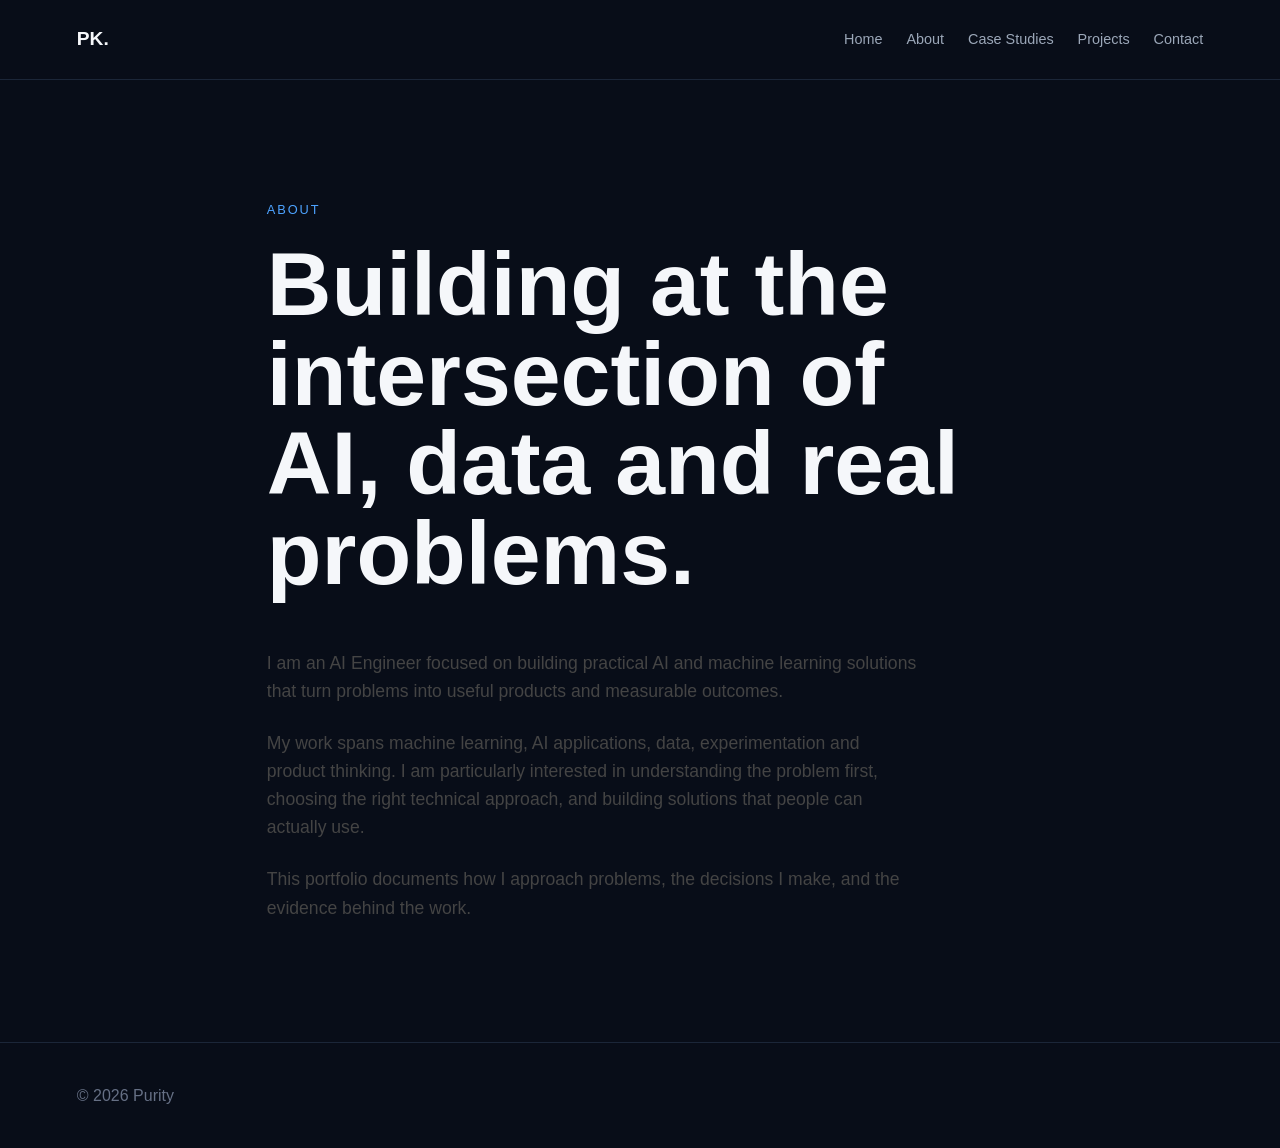
==== about.html @ efea07f4 "Change logo link text from 'PUR.' to 'PK.'" ====
<!DOCTYPE html>
<html lang="en">
<head>
    <meta charset="UTF-8">
    <meta name="viewport" content="width=device-width, initial-scale=1.0">
    <title>About | Purity</title>
    <link rel="stylesheet" href="style.css">
</head>

<body>

<header>
    <nav>
        <a href="index.html" class="logo">PK.</a>

        <div class="nav-links">
            <a href="index.html">Home</a>
            <a href="about.html">About</a>
            <a href="case-studies.html">Case Studies</a>
            <a href="projects.html">Projects</a>
            <a href="contact.html">Contact</a>
        </div>
    </nav>
</header>

<main class="page">

    <p class="eyebrow">ABOUT</p>

    <h1>Building at the intersection of AI, data and real problems.</h1>

    <div class="content">
        <p>
            I am an AI Engineer focused on building practical AI and
            machine learning solutions that turn problems into useful
            products and measurable outcomes.
        </p>

        <p>
            My work spans machine learning, AI applications, data,
            experimentation and product thinking. I am particularly
            interested in understanding the problem first, choosing
            the right technical approach, and building solutions that
            people can actually use.
        </p>

        <p>
            This portfolio documents how I approach problems, the
            decisions I make, and the evidence behind the work.
        </p>
    </div>

</main>

<footer>
    <p>© 2026 Purity</p>
</footer>

</body>
</html>
---- style.css ----
* {
    margin: 0;
    padding: 0;
    box-sizing: border-box;
}

body {
    font-family: Arial, sans-serif;
    background: #080D18;
    color: #F5F7FA;
    line-height: 1.6;
}

header {
    padding: 24px 6%;
    border-bottom: 1px solid #1B2638;
}

nav {
    display: flex;
    justify-content: space-between;
    align-items: center;
}

.logo {
    font-weight: bold;
    font-size: 1.2rem;
    color: #F5F7FA;
    text-decoration: none;
}

.nav-links {
    display: flex;
    gap: 24px;
}

.nav-links a {
    color: #9BA7B8;
    text-decoration: none;
    font-size: 0.9rem;
}

.nav-links a:hover {
    color: #4DA3FF;
}

.hero {
    max-width: 900px;
    margin: 140px auto;
    padding: 0 6%;
}

.eyebrow {
    color: #4DA3FF;
    font-size: 0.8rem;
    letter-spacing: 0.15em;
    margin-bottom: 20px;
}

h1 {
    font-size: clamp(3rem, 7vw, 6rem);
    line-height: 1;
    max-width: 850px;
    margin-bottom: 32px;
}

.intro {
    max-width: 600px;
    font-size: 1.1rem;
    color: #9BA7B8;
    margin-bottom: 32px;
}

.button {
    display: inline-block;
    background: #4DA3FF;
    color: #080D18;
    padding: 14px 24px;
    text-decoration: none;
    font-weight: bold;
}

.button:hover {
    background: #78BBFF;
}

.page {
    max-width: 900px;
    margin: 120px auto;
    padding: 0 6%;
}

.page h1 {
    max-width: 800px;
    margin-bottom: 50px;
}

.content {
    max-width: 650px;
}

.content p {
    margin-bottom: 24px;
    font-size: 1.1rem;
    color: #9BA7B8;
}

footer {
    padding: 40px 6%;
    color: #667085;
    border-top: 1px solid #1B2638;
}

@media (max-width: 700px) {

    nav {
        align-items: flex-start;
        gap: 20px;
    }

    .nav-links {
        flex-wrap: wrap;
        justify-content: flex-end;
        gap: 12px;
    }

    .hero {
        margin: 90px auto;
    }

    h1 {
        font-size: 3rem;
    }
}

.page {
    max-width: 900px;
    margin: 120px auto;
    padding: 0 6%;
}

.page h1 {
    max-width: 800px;
    margin-bottom: 50px;
}

.content {
    max-width: 650px;
}

.content p {
    margin-bottom: 24px;
    font-size: 1.1rem;
    color: #444;
}
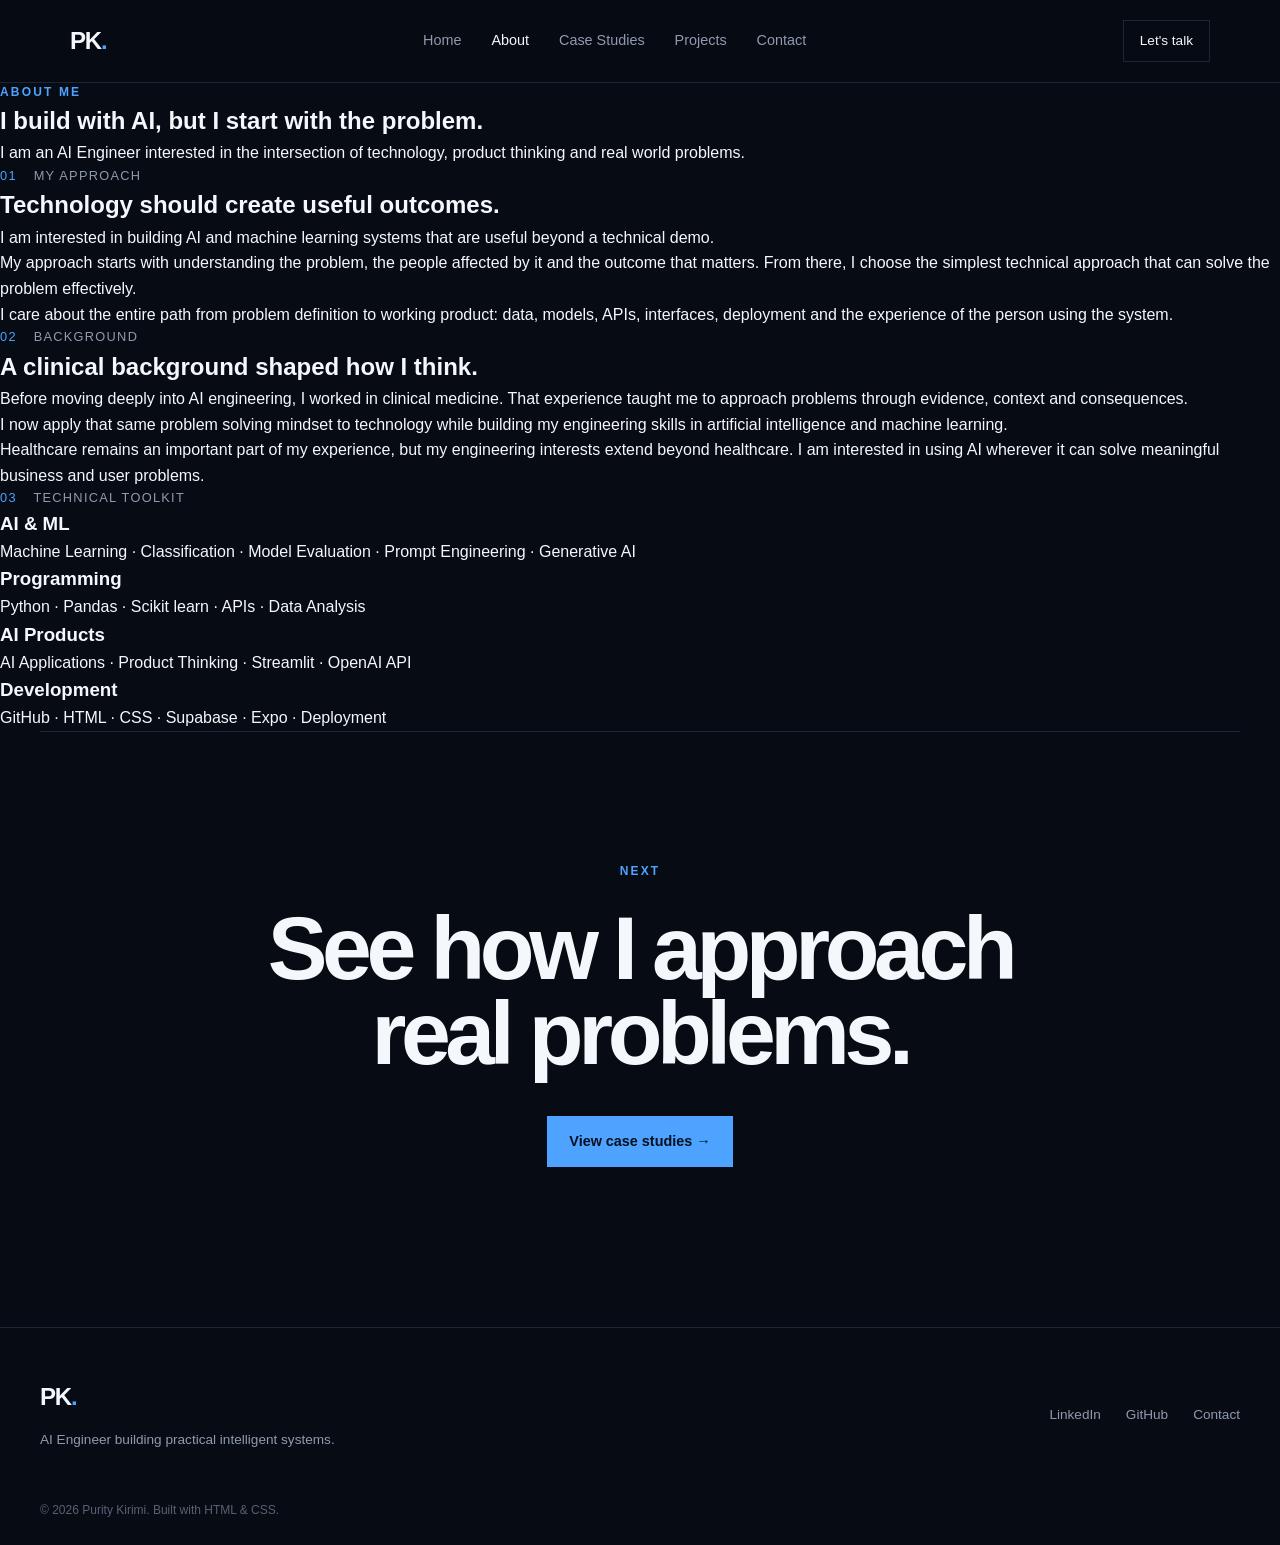
==== commit fa5c9a28: "Revise About page content and structure Updated the title and enhanced the content structure for bet" ====
--- a/about.html
+++ b/about.html
@@ -3,57 +3,216 @@
 <head>
     <meta charset="UTF-8">
     <meta name="viewport" content="width=device-width, initial-scale=1.0">
-    <title>About | Purity</title>
+    <title>About | Purity Kirimi</title>
     <link rel="stylesheet" href="style.css">
 </head>
 
 <body>
 
-<header>
-    <nav>
-        <a href="index.html" class="logo">PK.</a>
+<header class="site-header">
+    <nav class="navbar">
+        <a href="index.html" class="logo">PK<span>.</span></a>
 
         <div class="nav-links">
             <a href="index.html">Home</a>
-            <a href="about.html">About</a>
+            <a href="about.html" class="active">About</a>
             <a href="case-studies.html">Case Studies</a>
             <a href="projects.html">Projects</a>
             <a href="contact.html">Contact</a>
         </div>
+
+        <a href="contact.html" class="nav-cta">Let's talk</a>
     </nav>
 </header>
 
-<main class="page">
-
-    <p class="eyebrow">ABOUT</p>
-
-    <h1>Building at the intersection of AI, data and real problems.</h1>
-
-    <div class="content">
-        <p>
-            I am an AI Engineer focused on building practical AI and
-            machine learning solutions that turn problems into useful
-            products and measurable outcomes.
-        </p>
-
-        <p>
-            My work spans machine learning, AI applications, data,
-            experimentation and product thinking. I am particularly
-            interested in understanding the problem first, choosing
-            the right technical approach, and building solutions that
-            people can actually use.
-        </p>
-
-        <p>
-            This portfolio documents how I approach problems, the
-            decisions I make, and the evidence behind the work.
-        </p>
-    </div>
+<main>
+
+<section class="page-hero">
+    <p class="eyebrow">ABOUT ME</p>
+
+    <h1>
+        I build with AI,
+        but I start with
+        the <span>problem.</span>
+    </h1>
+
+    <p class="page-intro">
+        I am an AI Engineer interested in the intersection of
+        technology, product thinking and real world problems.
+    </p>
+</section>
+
+
+<section class="content-section">
+
+    <div class="section-label">
+        <span>01</span>
+        My approach
+    </div>
+
+    <div class="two-column">
+
+        <div>
+            <h2>
+                Technology should create
+                useful outcomes.
+            </h2>
+        </div>
+
+        <div class="prose">
+            <p>
+                I am interested in building AI and machine learning
+                systems that are useful beyond a technical demo.
+            </p>
+
+            <p>
+                My approach starts with understanding the problem,
+                the people affected by it and the outcome that matters.
+                From there, I choose the simplest technical approach
+                that can solve the problem effectively.
+            </p>
+
+            <p>
+                I care about the entire path from problem definition
+                to working product: data, models, APIs, interfaces,
+                deployment and the experience of the person using the
+                system.
+            </p>
+        </div>
+
+    </div>
+
+</section>
+
+
+<section class="content-section">
+
+    <div class="section-label">
+        <span>02</span>
+        Background
+    </div>
+
+    <div class="two-column">
+
+        <div>
+            <h2>
+                A clinical background
+                shaped how I think.
+            </h2>
+        </div>
+
+        <div class="prose">
+            <p>
+                Before moving deeply into AI engineering, I worked
+                in clinical medicine. That experience taught me to
+                approach problems through evidence, context and
+                consequences.
+            </p>
+
+            <p>
+                I now apply that same problem solving mindset to
+                technology while building my engineering skills in
+                artificial intelligence and machine learning.
+            </p>
+
+            <p>
+                Healthcare remains an important part of my experience,
+                but my engineering interests extend beyond healthcare.
+                I am interested in using AI wherever it can solve
+                meaningful business and user problems.
+            </p>
+        </div>
+
+    </div>
+
+</section>
+
+
+<section class="skills-section">
+
+    <div class="section-label">
+        <span>03</span>
+        Technical toolkit
+    </div>
+
+    <div class="skills-grid">
+
+        <div class="skill-group">
+            <h3>AI & ML</h3>
+            <p>
+                Machine Learning · Classification ·
+                Model Evaluation · Prompt Engineering ·
+                Generative AI
+            </p>
+        </div>
+
+        <div class="skill-group">
+            <h3>Programming</h3>
+            <p>
+                Python · Pandas · Scikit learn ·
+                APIs · Data Analysis
+            </p>
+        </div>
+
+        <div class="skill-group">
+            <h3>AI Products</h3>
+            <p>
+                AI Applications · Product Thinking ·
+                Streamlit · OpenAI API
+            </p>
+        </div>
+
+        <div class="skill-group">
+            <h3>Development</h3>
+            <p>
+                GitHub · HTML · CSS · Supabase ·
+                Expo · Deployment
+            </p>
+        </div>
+
+    </div>
+
+</section>
+
+
+<section class="final-cta">
+
+    <p class="eyebrow">NEXT</p>
+
+    <h2>
+        See how I
+        approach real problems.
+    </h2>
+
+    <a href="case-studies.html" class="button primary">
+        View case studies →
+    </a>
+
+</section>
 
 </main>
 
 <footer>
-    <p>© 2026 Purity</p>
+
+    <div class="footer-content">
+
+        <div>
+            <a href="index.html" class="logo">PK<span>.</span></a>
+            <p>AI Engineer building practical intelligent systems.</p>
+        </div>
+
+        <div class="footer-links">
+            <a href="https://www.linkedin.com/in/purity-karwitha-9357a41b6" target="_blank">LinkedIn</a>
+            <a href="https://github.com/pkirimi" target="_blank">GitHub</a>
+            <a href="contact.html">Contact</a>
+        </div>
+
+    </div>
+
+    <p class="copyright">
+        © 2026 Purity Kirimi. Built with HTML & CSS.
+    </p>
+
 </footer>
 
 </body>
--- a/style.css
+++ b/style.css
@@ -4,152 +4,598 @@
     box-sizing: border-box;
 }
 
+:root {
+    --bg: #070B14;
+    --bg-light: #0C1220;
+    --card: #101827;
+    --card-hover: #131F32;
+
+    --text: #F4F7FB;
+    --muted: #8F9BAD;
+
+    --blue: #4DA3FF;
+    --blue-light: #82C2FF;
+
+    --border: #1B2738;
+
+    --max-width: 1200px;
+}
+
+html {
+    scroll-behavior: smooth;
+}
+
 body {
-    font-family: Arial, sans-serif;
-    background: #080D18;
-    color: #F5F7FA;
+    font-family: Arial, Helvetica, sans-serif;
+    background: var(--bg);
+    color: var(--text);
     line-height: 1.6;
 }
 
-header {
-    padding: 24px 6%;
-    border-bottom: 1px solid #1B2638;
-}
-
-nav {
+a {
+    color: inherit;
+    text-decoration: none;
+}
+
+
+/* HEADER */
+
+.site-header {
+    border-bottom: 1px solid var(--border);
+    position: sticky;
+    top: 0;
+    z-index: 100;
+    background: rgba(7, 11, 20, 0.92);
+    backdrop-filter: blur(14px);
+}
+
+.navbar {
+    max-width: var(--max-width);
+    margin: auto;
+    padding: 20px 30px;
+
+    display: flex;
+    align-items: center;
+    justify-content: space-between;
+}
+
+.logo {
+    font-size: 1.5rem;
+    font-weight: 800;
+    letter-spacing: -0.05em;
+}
+
+.logo span {
+    color: var(--blue);
+}
+
+.nav-links {
+    display: flex;
+    gap: 30px;
+}
+
+.nav-links a {
+    color: var(--muted);
+    font-size: 0.9rem;
+    transition: 0.2s;
+}
+
+.nav-links a:hover,
+.nav-links .active {
+    color: var(--text);
+}
+
+.nav-cta {
+    border: 1px solid var(--border);
+    padding: 9px 16px;
+    font-size: 0.85rem;
+}
+
+.nav-cta:hover {
+    border-color: var(--blue);
+}
+
+
+/* GENERAL */
+
+main {
+    overflow: hidden;
+}
+
+.hero,
+.intro-section,
+.work-section,
+.capabilities-section,
+.final-cta {
+    max-width: var(--max-width);
+    margin: auto;
+    padding-left: 30px;
+    padding-right: 30px;
+}
+
+.eyebrow {
+    color: var(--blue);
+    font-size: 0.75rem;
+    letter-spacing: 0.18em;
+    font-weight: 700;
+}
+
+.section-label {
+    color: var(--muted);
+    font-size: 0.8rem;
+    letter-spacing: 0.1em;
+    text-transform: uppercase;
+}
+
+.section-label span {
+    color: var(--blue);
+    margin-right: 12px;
+}
+
+
+/* HERO */
+
+.hero {
+    min-height: 760px;
+
+    display: grid;
+    grid-template-columns: 1.2fr 0.8fr;
+    align-items: center;
+    gap: 60px;
+}
+
+.hero h1 {
+    font-size: clamp(3.5rem, 7vw, 7rem);
+    line-height: 0.95;
+    letter-spacing: -0.06em;
+    margin: 25px 0 35px;
+}
+
+.hero h1 span {
+    display: block;
+    color: var(--muted);
+}
+
+.hero-description {
+    max-width: 650px;
+    font-size: 1.2rem;
+    color: var(--muted);
+    margin-bottom: 35px;
+}
+
+.hero-buttons {
+    display: flex;
+    gap: 15px;
+    flex-wrap: wrap;
+}
+
+.button {
+    display: inline-block;
+    padding: 14px 22px;
+    font-size: 0.9rem;
+    font-weight: 700;
+    transition: 0.2s;
+}
+
+.button.primary {
+    background: var(--blue);
+    color: #06101E;
+}
+
+.button.primary:hover {
+    background: var(--blue-light);
+    transform: translateY(-2px);
+}
+
+.button.secondary {
+    border: 1px solid var(--border);
+    color: var(--text);
+}
+
+.button.secondary:hover {
+    border-color: var(--blue);
+}
+
+
+/* HERO VISUAL */
+
+.hero-visual {
+    height: 430px;
+    position: relative;
+
+    display: flex;
+    align-items: center;
+    justify-content: center;
+}
+
+.code-card {
+    width: 100%;
+    max-width: 430px;
+    background: var(--card);
+    border: 1px solid var(--border);
+    box-shadow: 0 30px 80px rgba(0, 0, 0, 0.45);
+    position: relative;
+    z-index: 2;
+}
+
+.window-bar {
+    height: 40px;
+    border-bottom: 1px solid var(--border);
+    display: flex;
+    align-items: center;
+    gap: 7px;
+    padding-left: 15px;
+}
+
+.window-bar span {
+    width: 8px;
+    height: 8px;
+    border-radius: 50%;
+    background: var(--border);
+}
+
+.code-content {
+    padding: 30px;
+    font-family: "Courier New", monospace;
+    font-size: 0.85rem;
+    color: #AFC0D5;
+}
+
+.code-keyword {
+    color: var(--blue);
+}
+
+.code-function {
+    color: #D9E8F7;
+}
+
+.indent {
+    padding-left: 20px;
+    margin-top: 12px;
+}
+
+.indent-two {
+    padding-left: 40px;
+    margin-top: 10px;
+    color: var(--muted);
+}
+
+.orb {
+    position: absolute;
+    border-radius: 50%;
+    filter: blur(60px);
+    opacity: 0.35;
+}
+
+.orb-one {
+    width: 220px;
+    height: 220px;
+    background: #1769AA;
+    top: 30px;
+    right: 20px;
+}
+
+.orb-two {
+    width: 160px;
+    height: 160px;
+    background: #4338CA;
+    bottom: 20px;
+    left: 30px;
+}
+
+
+/* INTRO */
+
+.intro-section {
+    padding-top: 120px;
+    padding-bottom: 140px;
+    border-top: 1px solid var(--border);
+}
+
+.intro-grid {
+    margin-top: 55px;
+
+    display: grid;
+    grid-template-columns: 1fr 1fr;
+    gap: 100px;
+}
+
+.intro-grid h2 {
+    font-size: clamp(2.5rem, 5vw, 4.5rem);
+    line-height: 1;
+    letter-spacing: -0.05em;
+}
+
+.intro-grid p {
+    color: var(--muted);
+    font-size: 1.05rem;
+    margin-bottom: 25px;
+}
+
+
+/* WORK */
+
+.work-section {
+    padding-top: 100px;
+    padding-bottom: 140px;
+}
+
+.section-heading {
     display: flex;
     justify-content: space-between;
     align-items: center;
-}
-
-.logo {
-    font-weight: bold;
+    margin-bottom: 45px;
+}
+
+.section-heading > a {
+    color: var(--blue);
+    font-size: 0.85rem;
+}
+
+.work-grid {
+    display: grid;
+    grid-template-columns: 1fr 1fr;
+    gap: 20px;
+}
+
+.work-card {
+    background: var(--card);
+    border: 1px solid var(--border);
+    padding: 35px;
+    min-height: 390px;
+    display: flex;
+    flex-direction: column;
+    transition: 0.25s;
+}
+
+.work-card:hover {
+    background: var(--card-hover);
+    border-color: #2B4260;
+    transform: translateY(-4px);
+}
+
+.work-card.featured {
+    grid-column: span 2;
+    min-height: 350px;
+}
+
+.work-number {
+    color: var(--blue);
+    font-family: "Courier New", monospace;
+    margin-bottom: 60px;
+}
+
+.work-content {
+    margin-top: auto;
+}
+
+.work-type {
+    color: var(--blue);
+    font-size: 0.7rem;
+    letter-spacing: 0.12em;
+    margin-bottom: 12px;
+}
+
+.work-card h3 {
+    font-size: 2rem;
+    margin-bottom: 15px;
+}
+
+.work-card p {
+    color: var(--muted);
+    max-width: 650px;
+}
+
+.tags {
+    display: flex;
+    flex-wrap: wrap;
+    gap: 8px;
+    margin: 25px 0;
+}
+
+.tags span {
+    border: 1px solid var(--border);
+    padding: 5px 10px;
+    font-size: 0.7rem;
+    color: var(--muted);
+}
+
+.text-link {
+    color: var(--text);
+    font-size: 0.85rem;
+}
+
+.text-link:hover {
+    color: var(--blue);
+}
+
+
+/* CAPABILITIES */
+
+.capabilities-section {
+    padding-top: 100px;
+    padding-bottom: 140px;
+    border-top: 1px solid var(--border);
+}
+
+.capabilities-grid {
+    margin-top: 60px;
+
+    display: grid;
+    grid-template-columns: repeat(4, 1fr);
+    border-top: 1px solid var(--border);
+    border-left: 1px solid var(--border);
+}
+
+.capability {
+    padding: 30px;
+    min-height: 260px;
+    border-right: 1px solid var(--border);
+    border-bottom: 1px solid var(--border);
+}
+
+.capability span {
+    color: var(--blue);
+    font-family: "Courier New", monospace;
+}
+
+.capability h3 {
+    margin: 55px 0 15px;
     font-size: 1.2rem;
-    color: #F5F7FA;
-    text-decoration: none;
-}
-
-.nav-links {
-    display: flex;
-    gap: 24px;
-}
-
-.nav-links a {
-    color: #9BA7B8;
-    text-decoration: none;
+}
+
+.capability p {
+    color: var(--muted);
     font-size: 0.9rem;
 }
 
-.nav-links a:hover {
-    color: #4DA3FF;
-}
-
-.hero {
-    max-width: 900px;
-    margin: 140px auto;
-    padding: 0 6%;
-}
-
-.eyebrow {
-    color: #4DA3FF;
-    font-size: 0.8rem;
-    letter-spacing: 0.15em;
-    margin-bottom: 20px;
-}
-
-h1 {
+
+/* FINAL CTA */
+
+.final-cta {
+    padding-top: 130px;
+    padding-bottom: 160px;
+    text-align: center;
+    border-top: 1px solid var(--border);
+}
+
+.final-cta h2 {
     font-size: clamp(3rem, 7vw, 6rem);
-    line-height: 1;
-    max-width: 850px;
-    margin-bottom: 32px;
-}
-
-.intro {
-    max-width: 600px;
-    font-size: 1.1rem;
-    color: #9BA7B8;
-    margin-bottom: 32px;
-}
-
-.button {
-    display: inline-block;
-    background: #4DA3FF;
-    color: #080D18;
-    padding: 14px 24px;
-    text-decoration: none;
-    font-weight: bold;
-}
-
-.button:hover {
-    background: #78BBFF;
-}
-
-.page {
-    max-width: 900px;
-    margin: 120px auto;
-    padding: 0 6%;
-}
-
-.page h1 {
+    line-height: 0.95;
+    letter-spacing: -0.06em;
+    margin: 25px auto 40px;
     max-width: 800px;
-    margin-bottom: 50px;
-}
-
-.content {
-    max-width: 650px;
-}
-
-.content p {
-    margin-bottom: 24px;
-    font-size: 1.1rem;
-    color: #9BA7B8;
-}
+}
+
+
+/* FOOTER */
 
 footer {
-    padding: 40px 6%;
-    color: #667085;
-    border-top: 1px solid #1B2638;
-}
-
-@media (max-width: 700px) {
-
-    nav {
+    border-top: 1px solid var(--border);
+    padding: 50px 30px 25px;
+}
+
+.footer-content {
+    max-width: var(--max-width);
+    margin: auto;
+
+    display: flex;
+    justify-content: space-between;
+    gap: 40px;
+}
+
+.footer-content p {
+    color: var(--muted);
+    margin-top: 12px;
+    font-size: 0.85rem;
+}
+
+.footer-links {
+    display: flex;
+    gap: 25px;
+    align-items: center;
+}
+
+.footer-links a {
+    color: var(--muted);
+    font-size: 0.85rem;
+}
+
+.footer-links a:hover {
+    color: var(--blue);
+}
+
+.copyright {
+    max-width: var(--max-width);
+    margin: 50px auto 0;
+    color: #566274;
+    font-size: 0.75rem;
+}
+
+
+/* MOBILE */
+
+@media (max-width: 900px) {
+
+    .hero {
+        grid-template-columns: 1fr;
+        padding-top: 80px;
+        padding-bottom: 100px;
+    }
+
+    .hero-visual {
+        height: 350px;
+    }
+
+    .intro-grid {
+        grid-template-columns: 1fr;
+        gap: 40px;
+    }
+
+    .capabilities-grid {
+        grid-template-columns: 1fr 1fr;
+    }
+}
+
+
+@media (max-width: 650px) {
+
+    .navbar {
+        flex-wrap: wrap;
+        gap: 20px;
+    }
+
+    .nav-links {
+        order: 3;
+        width: 100%;
+        justify-content: space-between;
+        gap: 10px;
+    }
+
+    .nav-links a {
+        font-size: 0.75rem;
+    }
+
+    .nav-cta {
+        display: none;
+    }
+
+    .hero {
+        min-height: auto;
+        padding-top: 90px;
+    }
+
+    .hero h1 {
+        font-size: 3.4rem;
+    }
+
+    .hero-description {
+        font-size: 1rem;
+    }
+
+    .work-grid {
+        grid-template-columns: 1fr;
+    }
+
+    .work-card.featured {
+        grid-column: span 1;
+    }
+
+    .capabilities-grid {
+        grid-template-columns: 1fr;
+    }
+
+    .section-heading {
         align-items: flex-start;
         gap: 20px;
-    }
-
-    .nav-links {
+        flex-direction: column;
+    }
+
+    .footer-content {
+        flex-direction: column;
+    }
+
+    .footer-links {
         flex-wrap: wrap;
-        justify-content: flex-end;
-        gap: 12px;
-    }
-
-    .hero {
-        margin: 90px auto;
-    }
-
-    h1 {
-        font-size: 3rem;
-    }
-}
-
-.page {
-    max-width: 900px;
-    margin: 120px auto;
-    padding: 0 6%;
-}
-
-.page h1 {
-    max-width: 800px;
-    margin-bottom: 50px;
-}
-
-.content {
-    max-width: 650px;
-}
-
-.content p {
-    margin-bottom: 24px;
-    font-size: 1.1rem;
-    color: #444;
-}
+    }
+}
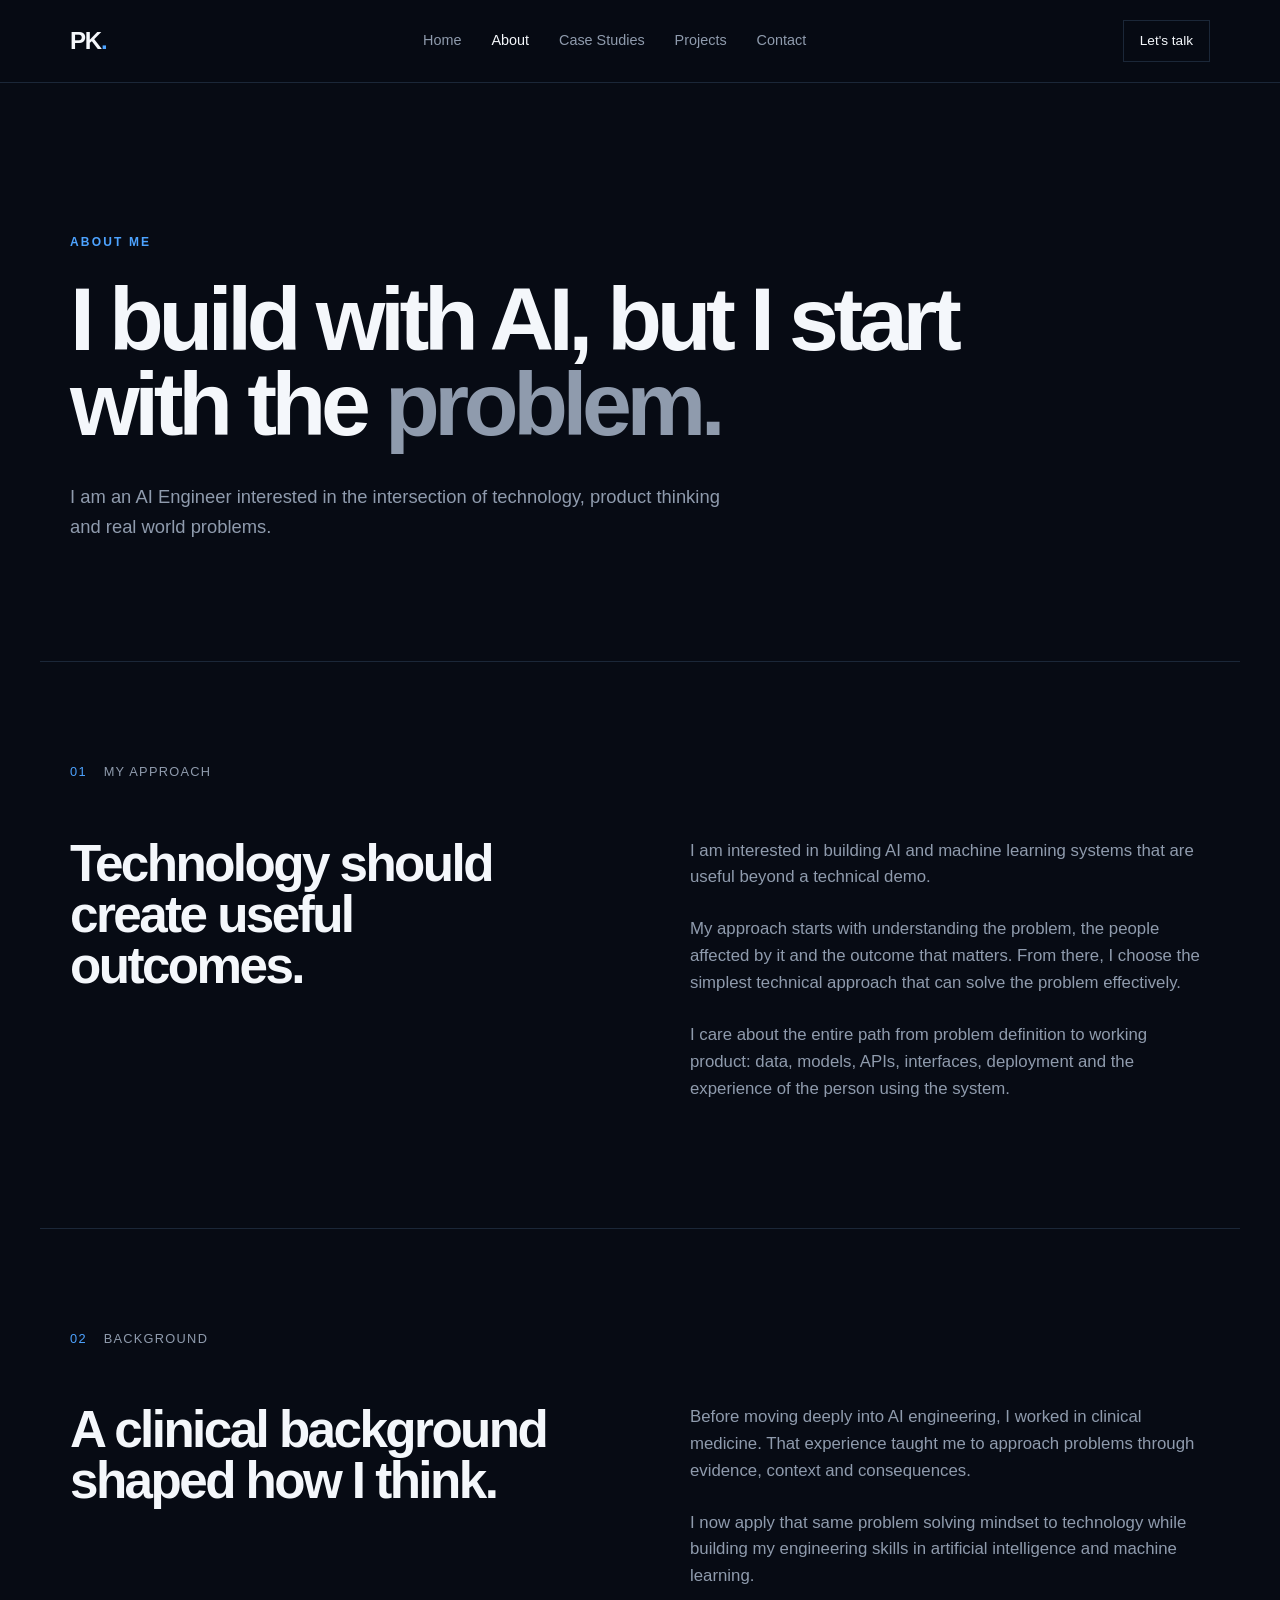
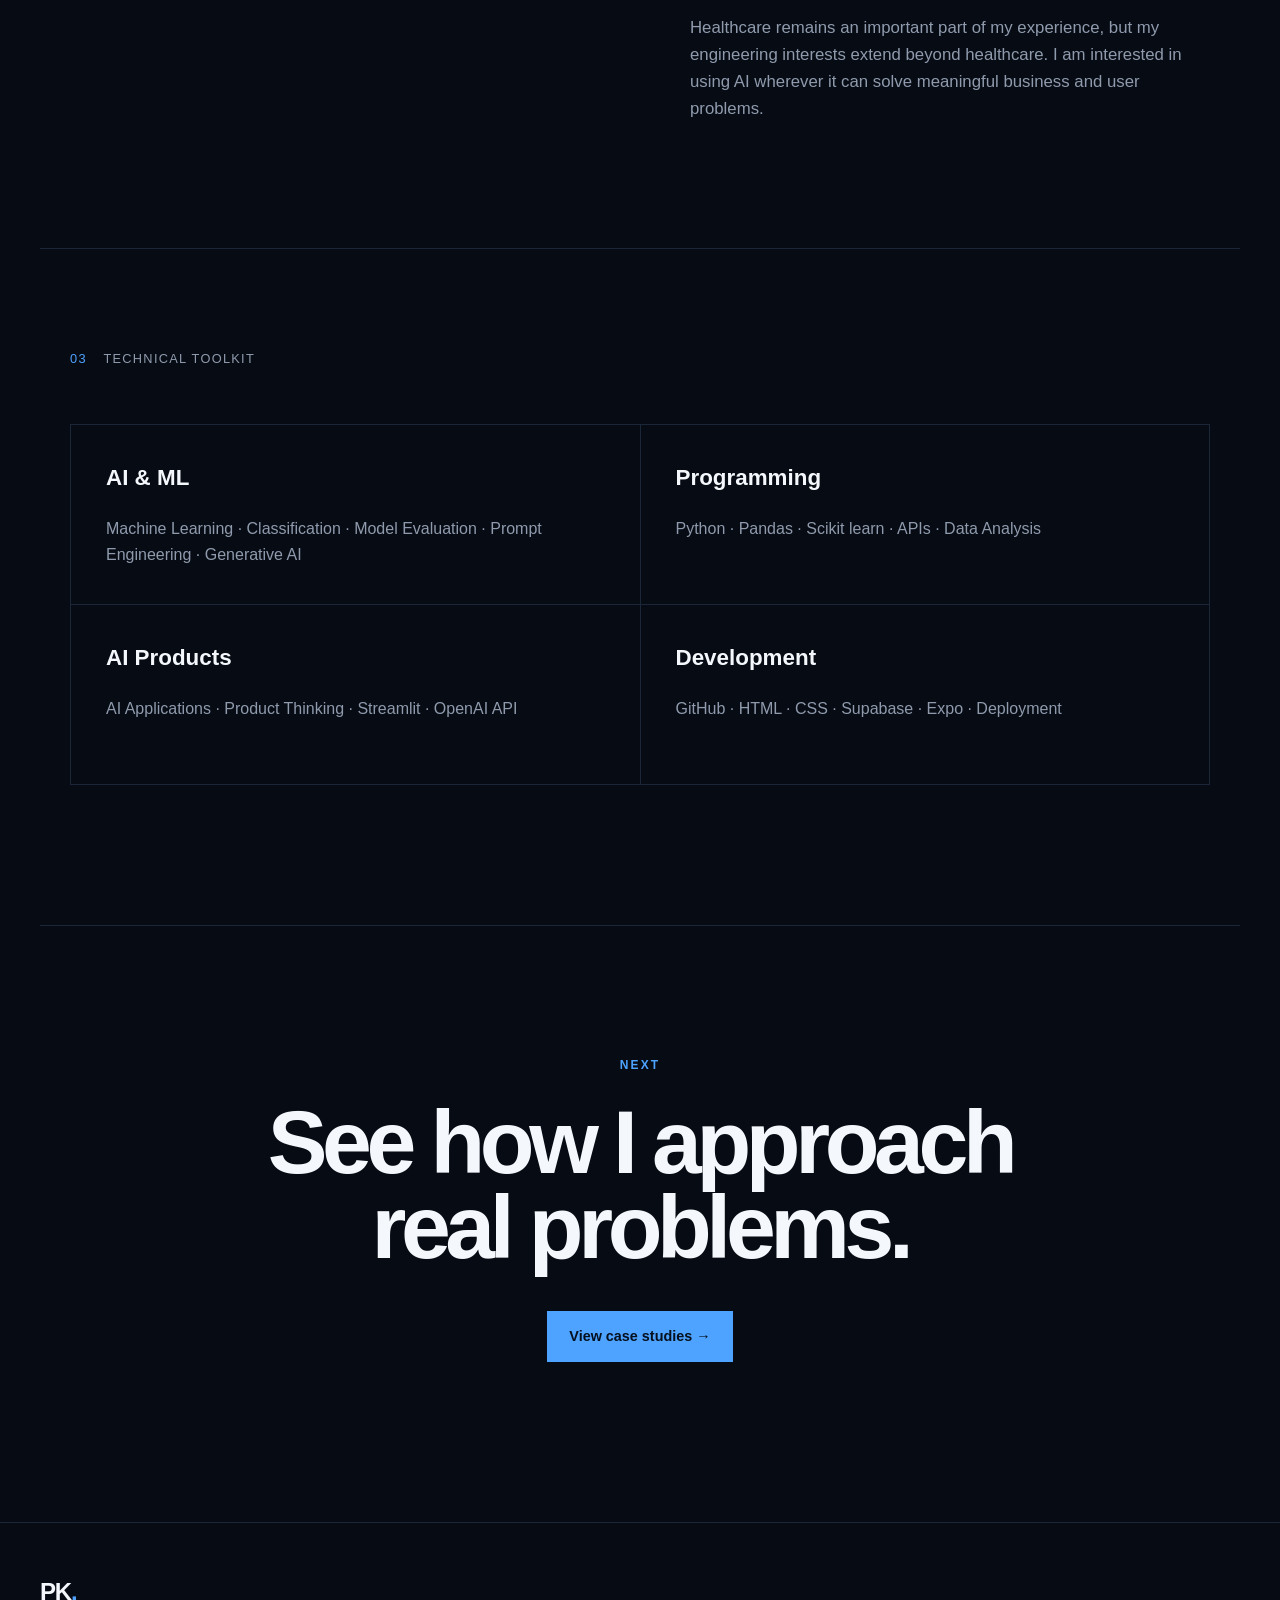
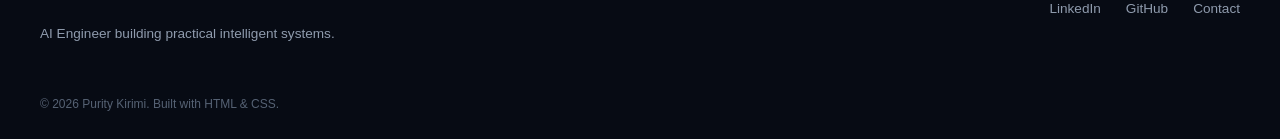
==== commit 190975e1: "Update about.html" ====
--- a/about.html
+++ b/about.html
@@ -5,6 +5,7 @@
     <meta name="viewport" content="width=device-width, initial-scale=1.0">
     <title>About | Purity Kirimi</title>
     <link rel="stylesheet" href="style.css">
+    <link rel="stylesheet" href="about.css">
 </head>
 
 <body>
--- a/style.css
+++ b/style.css
@@ -599,3 +599,279 @@
         flex-wrap: wrap;
     }
 }
+
+/* INNER PAGE HERO */
+
+.page-hero {
+    max-width: var(--max-width);
+    margin: auto;
+    padding: 150px 30px 120px;
+}
+
+.page-hero h1 {
+    max-width: 950px;
+    font-size: clamp(3.5rem, 7vw, 6.5rem);
+    line-height: 0.95;
+    letter-spacing: -0.06em;
+    margin: 25px 0 35px;
+}
+
+.page-hero h1 span {
+    color: var(--muted);
+}
+
+.page-intro {
+    max-width: 680px;
+    color: var(--muted);
+    font-size: 1.15rem;
+}
+
+
+/* CONTENT */
+
+.content-section {
+    max-width: var(--max-width);
+    margin: auto;
+    padding: 100px 30px;
+    border-top: 1px solid var(--border);
+}
+
+.two-column {
+    display: grid;
+    grid-template-columns: 1fr 1fr;
+    gap: 100px;
+    margin-top: 55px;
+}
+
+.two-column h2 {
+    font-size: clamp(2.2rem, 4vw, 4rem);
+    line-height: 1;
+    letter-spacing: -0.05em;
+}
+
+.prose p {
+    color: var(--muted);
+    margin-bottom: 25px;
+    font-size: 1.05rem;
+}
+
+
+/* SKILLS */
+
+.skills-section {
+    max-width: var(--max-width);
+    margin: auto;
+    padding: 100px 30px 140px;
+    border-top: 1px solid var(--border);
+}
+
+.skills-grid {
+    display: grid;
+    grid-template-columns: repeat(2, 1fr);
+    margin-top: 55px;
+    border-top: 1px solid var(--border);
+    border-left: 1px solid var(--border);
+}
+
+.skill-group {
+    padding: 35px;
+    min-height: 180px;
+    border-right: 1px solid var(--border);
+    border-bottom: 1px solid var(--border);
+}
+
+.skill-group h3 {
+    font-size: 1.4rem;
+    margin-bottom: 20px;
+}
+
+.skill-group p {
+    color: var(--muted);
+}
+
+
+/* CASE STUDIES */
+
+.case-list {
+    max-width: var(--max-width);
+    margin: auto;
+    padding: 0 30px;
+}
+
+.case-card {
+    border-top: 1px solid var(--border);
+    padding: 70px 0;
+}
+
+.case-card:last-child {
+    border-bottom: 1px solid var(--border);
+}
+
+.case-meta {
+    display: flex;
+    justify-content: space-between;
+    color: var(--blue);
+    font-family: "Courier New", monospace;
+    font-size: 0.75rem;
+    margin-bottom: 45px;
+}
+
+.case-main {
+    display: grid;
+    grid-template-columns: 1fr 1fr;
+    gap: 100px;
+}
+
+.case-main h2 {
+    font-size: clamp(2.5rem, 5vw, 4.5rem);
+    line-height: 1;
+    letter-spacing: -0.05em;
+    margin: 15px 0 25px;
+}
+
+.case-main > div:first-child > p:not(.work-type) {
+    color: var(--muted);
+    max-width: 500px;
+}
+
+.case-details {
+    display: flex;
+    flex-direction: column;
+    gap: 30px;
+}
+
+.case-details small {
+    color: var(--blue);
+    font-size: 0.7rem;
+    letter-spacing: 0.12em;
+}
+
+.case-details p {
+    color: var(--muted);
+    margin-top: 8px;
+}
+
+/* PROJECTS PAGE */
+
+.project-grid {
+    max-width: var(--max-width);
+    margin: 0 auto;
+    padding: 0 30px 120px;
+
+    display: grid;
+    grid-template-columns: repeat(2, minmax(0, 1fr));
+    gap: 20px;
+}
+
+.project-card {
+    min-height: 390px;
+    padding: 35px;
+
+    background: var(--card);
+    border: 1px solid var(--border);
+
+    display: flex;
+    flex-direction: column;
+
+    transition: 0.25s ease;
+}
+
+.project-card:hover {
+    transform: translateY(-5px);
+    background: var(--card-hover);
+    border-color: var(--blue);
+}
+
+.project-top {
+    display: flex;
+    justify-content: space-between;
+
+    margin-bottom: 60px;
+
+    color: var(--blue);
+    font-family: "Courier New", monospace;
+    font-size: 0.72rem;
+    letter-spacing: 0.08em;
+}
+
+.project-card h2 {
+    margin: 0 0 18px;
+
+    color: var(--text);
+    font-size: 2rem;
+    line-height: 1.05;
+    letter-spacing: -0.04em;
+}
+
+.project-card > p {
+    margin: 0;
+
+    color: var(--muted);
+    font-size: 0.98rem;
+    line-height: 1.7;
+}
+
+.project-card .tags {
+    display: flex;
+    flex-wrap: wrap;
+    gap: 8px;
+    margin-top: 25px;
+}
+
+.project-card .tags span {
+    padding: 7px 11px;
+    border: 1px solid var(--border);
+
+    color: var(--muted);
+    font-family: "Courier New", monospace;
+    font-size: 0.68rem;
+}
+
+.project-card .text-link {
+    margin-top: auto;
+    padding-top: 30px;
+
+    color: var(--blue);
+    font-size: 0.85rem;
+    font-weight: 600;
+}
+
+.project-card .text-link:hover {
+    color: var(--blue-light);
+}
+
+
+/* MOBILE */
+
+@media (max-width: 800px) {
+
+    .project-grid {
+        grid-template-columns: 1fr;
+        padding-bottom: 80px;
+    }
+
+    .project-card {
+        min-height: 350px;
+    }
+}
+
+@media (max-width: 500px) {
+
+    .project-grid {
+        padding-left: 20px;
+        padding-right: 20px;
+    }
+
+    .project-card {
+        min-height: 330px;
+        padding: 25px;
+    }
+
+    .project-top {
+        margin-bottom: 45px;
+    }
+
+    .project-card h2 {
+        font-size: 1.7rem;
+    }
+}
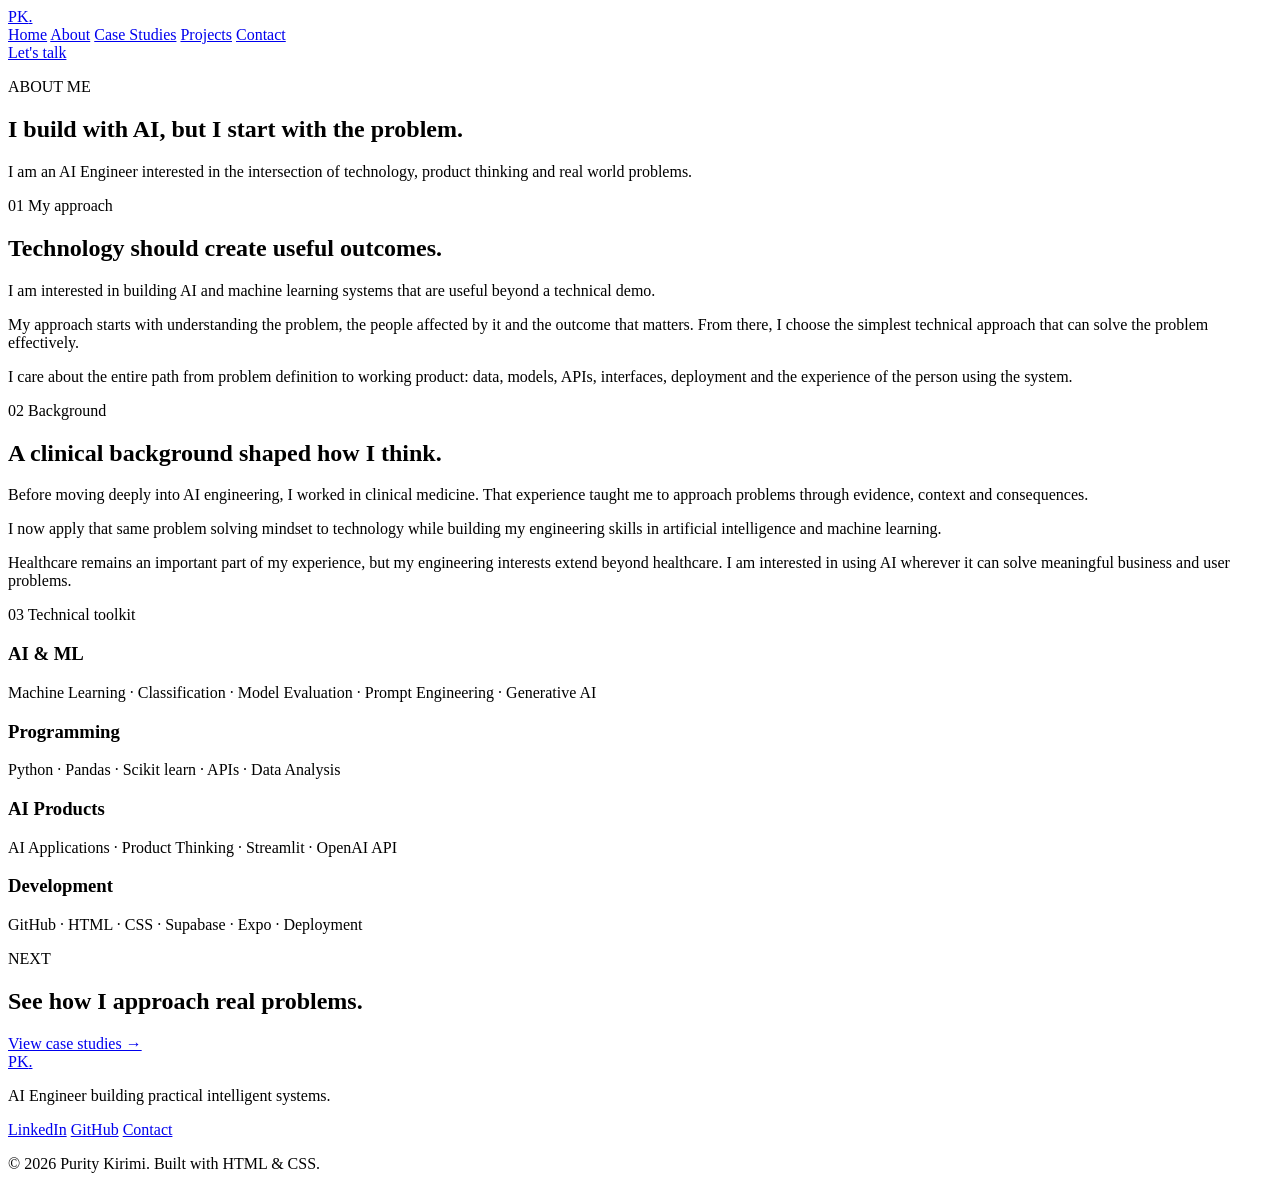
==== commit a0309260: "Update stylesheet link in about.html" ====
--- a/about.html
+++ b/about.html
@@ -4,7 +4,7 @@
     <meta charset="UTF-8">
     <meta name="viewport" content="width=device-width, initial-scale=1.0">
     <title>About | Purity Kirimi</title>
-    <link rel="stylesheet" href="style.css">
+    
     <link rel="stylesheet" href="about.css">
 </head>
 
--- a/about.css
+++ b/about.css
@@ -0,0 +1,372 @@
+/* =========================================
+   ABOUT PAGE
+========================================= */
+
+.about-page {
+    width: 100%;
+    overflow: hidden;
+}
+
+
+/* =========================================
+   ABOUT HERO
+========================================= */
+
+.about-hero {
+    width: min(1100px, calc(100% - 48px));
+    margin: 0 auto;
+    padding: 120px 0 100px;
+}
+
+.about-hero .eyebrow {
+    color: #6ea8ff;
+    font-size: 0.78rem;
+    font-weight: 700;
+    letter-spacing: 0.18em;
+    margin-bottom: 24px;
+}
+
+.about-hero h1 {
+    max-width: 950px;
+    margin: 0;
+    color: #f5f7fb;
+    font-size: clamp(3.5rem, 8vw, 7.5rem);
+    line-height: 0.95;
+    letter-spacing: -0.055em;
+}
+
+.about-hero h1 span {
+    display: block;
+    color: #6ea8ff;
+}
+
+.about-hero p {
+    max-width: 680px;
+    margin-top: 35px;
+    color: #9da8ba;
+    font-size: 1.05rem;
+    line-height: 1.8;
+}
+
+
+/* =========================================
+   ABOUT CONTENT
+========================================= */
+
+.about-section {
+    width: min(1100px, calc(100% - 48px));
+    margin: 0 auto;
+    padding: 90px 0;
+    border-top: 1px solid rgba(255,255,255,0.08);
+}
+
+.about-section h2 {
+    margin: 0 0 35px;
+    color: #f5f7fb;
+    font-size: clamp(2rem, 4vw, 3.5rem);
+    line-height: 1;
+    letter-spacing: -0.04em;
+}
+
+.about-section p {
+    max-width: 750px;
+    color: #9da8ba;
+    font-size: 1rem;
+    line-height: 1.8;
+}
+
+
+/* =========================================
+   TWO COLUMN CONTENT
+========================================= */
+
+.about-grid {
+    display: grid;
+    grid-template-columns: repeat(2, minmax(0, 1fr));
+    gap: 20px;
+}
+
+
+/* =========================================
+   CARDS
+========================================= */
+
+.about-card {
+    padding: 38px;
+    min-height: 250px;
+    box-sizing: border-box;
+
+    border: 1px solid rgba(255,255,255,0.10);
+
+    background:
+        linear-gradient(
+            145deg,
+            rgba(255,255,255,0.045),
+            rgba(255,255,255,0.015)
+        );
+
+    transition:
+        transform 0.25s ease,
+        border-color 0.25s ease;
+}
+
+.about-card:hover {
+    transform: translateY(-4px);
+    border-color: rgba(110,168,255,0.45);
+}
+
+.about-card .number {
+    display: block;
+    margin-bottom: 45px;
+
+    color: #6ea8ff;
+    font-size: 0.75rem;
+    font-weight: 700;
+    letter-spacing: 0.15em;
+}
+
+.about-card h3 {
+    margin: 0 0 18px;
+
+    color: #ffffff;
+    font-size: 1.5rem;
+    line-height: 1.2;
+}
+
+.about-card p {
+    margin: 0;
+
+    color: #9da8ba;
+    font-size: 0.95rem;
+    line-height: 1.75;
+}
+
+
+/* =========================================
+   PRODUCTS / SKILLS
+========================================= */
+
+.products-section {
+    width: min(1100px, calc(100% - 48px));
+    margin: 0 auto;
+    padding: 90px 0 120px;
+    border-top: 1px solid rgba(255,255,255,0.08);
+}
+
+.products-section h2 {
+    margin: 0 0 45px;
+
+    color: #f5f7fb;
+    font-size: clamp(2.5rem, 5vw, 4.5rem);
+    line-height: 1;
+    letter-spacing: -0.05em;
+}
+
+.products-grid {
+    display: grid;
+    grid-template-columns: repeat(2, minmax(0, 1fr));
+    gap: 20px;
+}
+
+.product-card {
+    padding: 42px;
+
+    min-height: 300px;
+
+    box-sizing: border-box;
+
+    border: 1px solid rgba(255,255,255,0.10);
+
+    background:
+        rgba(255,255,255,0.02);
+}
+
+.product-card h3 {
+    margin: 0 0 25px;
+
+    color: #ffffff;
+    font-size: 1.5rem;
+}
+
+.product-card p {
+    margin: 0;
+
+    color: #9da8ba;
+
+    font-size: 1rem;
+
+    line-height: 1.9;
+}
+
+
+/* =========================================
+   SKILLS / TAGS
+========================================= */
+
+.skills {
+    display: flex;
+    flex-wrap: wrap;
+    gap: 10px;
+}
+
+.skills span {
+    padding: 10px 14px;
+
+    border: 1px solid rgba(255,255,255,0.10);
+
+    color: #aeb8c8;
+
+    font-size: 0.82rem;
+}
+
+
+/* =========================================
+   NEXT SECTION
+========================================= */
+
+.about-next {
+    width: 100%;
+
+    padding: 130px 24px 150px;
+
+    box-sizing: border-box;
+
+    border-top: 1px solid rgba(255,255,255,0.08);
+
+    text-align: center;
+}
+
+.about-next .eyebrow {
+    margin-bottom: 30px;
+
+    color: #6ea8ff;
+
+    font-size: 0.78rem;
+
+    font-weight: 700;
+
+    letter-spacing: 0.18em;
+}
+
+.about-next h2 {
+    max-width: 850px;
+
+    margin: 0 auto 45px;
+
+    color: #f5f7fb;
+
+    font-size: clamp(3rem, 7vw, 6rem);
+
+    line-height: 0.95;
+
+    letter-spacing: -0.055em;
+}
+
+.about-next a {
+    display: inline-flex;
+
+    align-items: center;
+
+    justify-content: center;
+
+    padding: 16px 28px;
+
+    background: #6ea8ff;
+
+    color: #07101f;
+
+    text-decoration: none;
+
+    font-weight: 700;
+
+    transition:
+        transform 0.2s ease,
+        opacity 0.2s ease;
+}
+
+.about-next a:hover {
+    transform: translateY(-3px);
+    opacity: 0.9;
+}
+
+
+/* =========================================
+   MOBILE
+========================================= */
+
+@media (max-width: 760px) {
+
+    .about-hero {
+        width: calc(100% - 40px);
+        padding: 75px 0 70px;
+    }
+
+    .about-hero h1 {
+        font-size: clamp(3rem, 14vw, 5rem);
+        line-height: 0.95;
+    }
+
+    .about-hero p {
+        font-size: 0.95rem;
+        line-height: 1.7;
+    }
+
+    .about-section {
+        width: calc(100% - 40px);
+        padding: 65px 0;
+    }
+
+    .about-section h2 {
+        font-size: 2.4rem;
+    }
+
+    .about-grid {
+        grid-template-columns: 1fr;
+    }
+
+    .about-card {
+        min-height: auto;
+        padding: 28px;
+    }
+
+    .products-section {
+        width: calc(100% - 40px);
+        padding: 65px 0 85px;
+    }
+
+    .products-section h2 {
+        font-size: 2.8rem;
+    }
+
+    .products-grid {
+        grid-template-columns: 1fr;
+    }
+
+    .product-card {
+        min-height: auto;
+        padding: 28px;
+    }
+
+    .skills {
+        gap: 8px;
+    }
+
+    .skills span {
+        font-size: 0.78rem;
+        padding: 8px 11px;
+    }
+
+    .about-next {
+        padding: 90px 20px 110px;
+    }
+
+    .about-next h2 {
+        font-size: clamp(2.8rem, 13vw, 4.5rem);
+        line-height: 0.95;
+    }
+
+    .about-next a {
+        width: 100%;
+        box-sizing: border-box;
+    }
+}
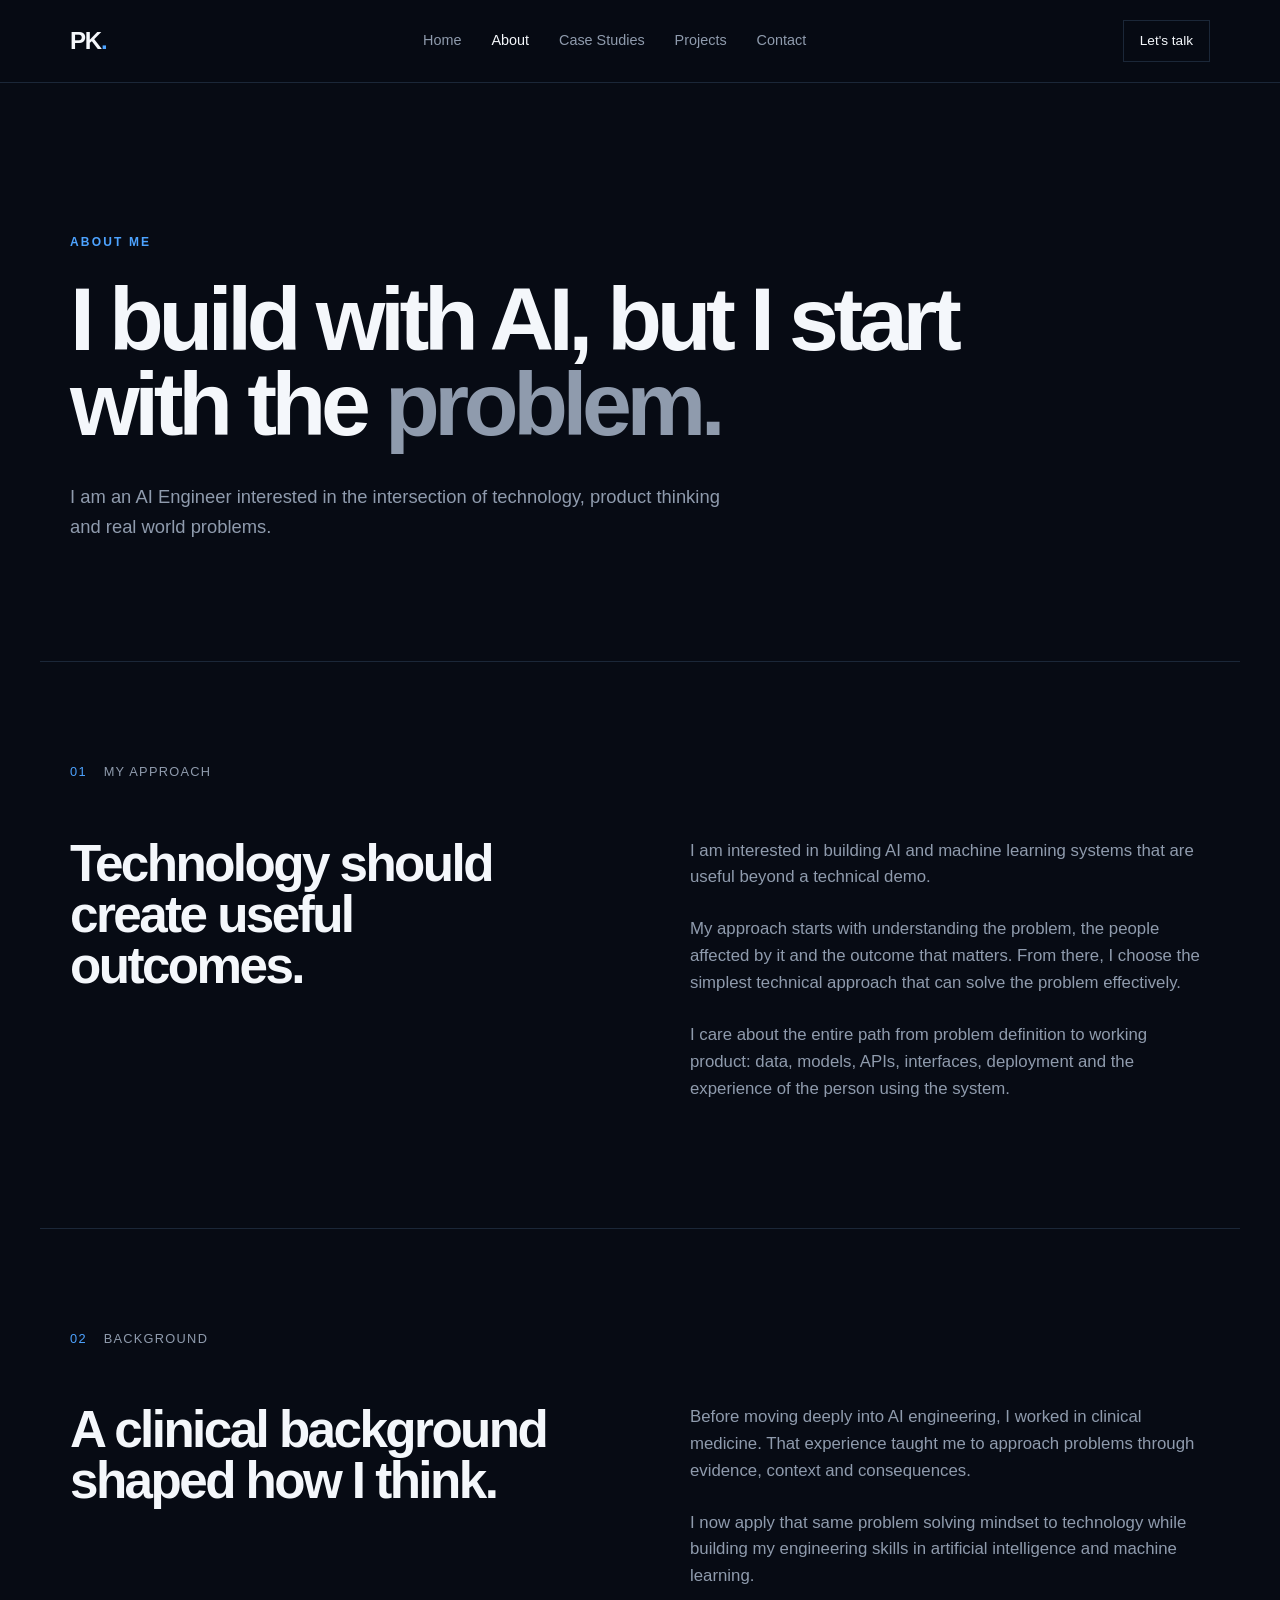
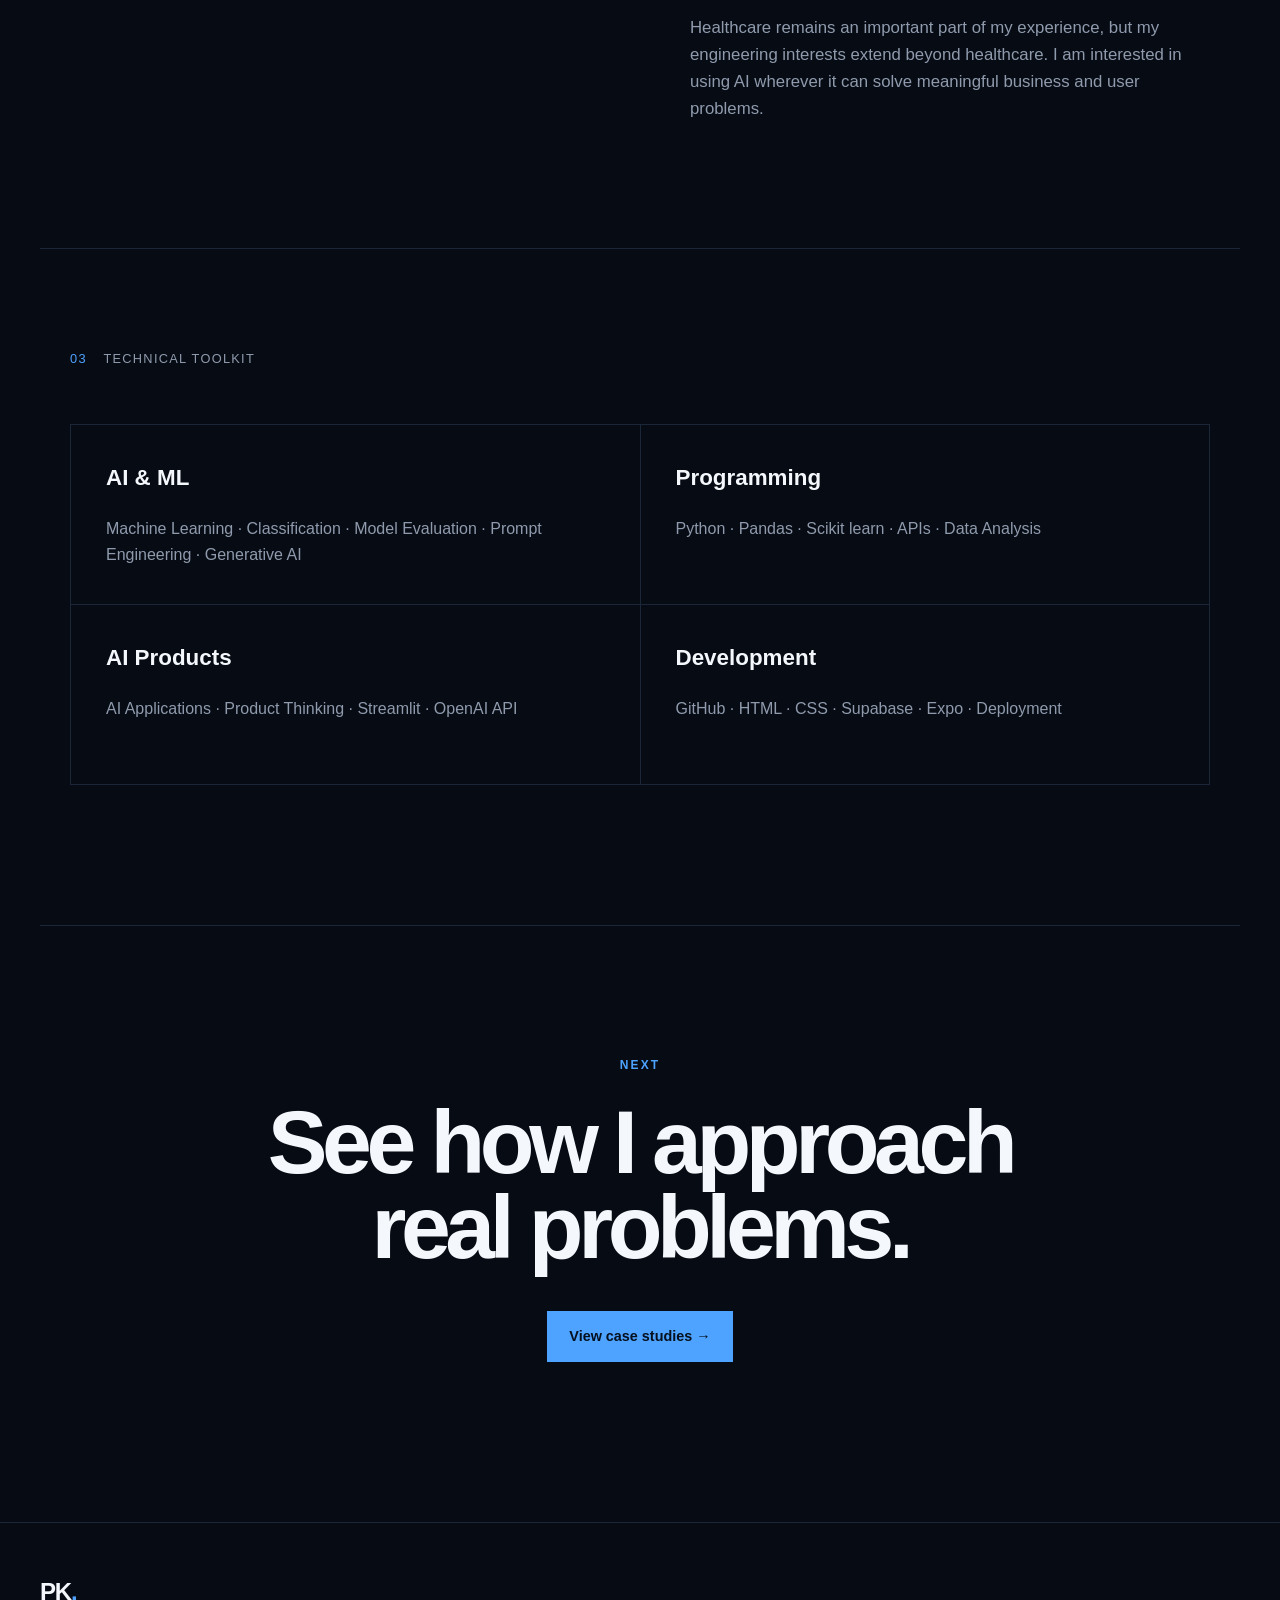
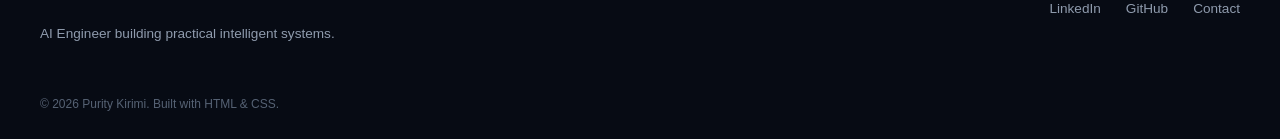
==== commit 0ac2e72d: "Update about.html" ====
--- a/about.html
+++ b/about.html
@@ -4,7 +4,7 @@
     <meta charset="UTF-8">
     <meta name="viewport" content="width=device-width, initial-scale=1.0">
     <title>About | Purity Kirimi</title>
-    
+    <link rel="stylesheet" href="style.css">
     <link rel="stylesheet" href="about.css">
 </head>
 
--- a/style.css
+++ b/style.css
@@ -0,0 +1,877 @@
+* {
+    margin: 0;
+    padding: 0;
+    box-sizing: border-box;
+}
+
+:root {
+    --bg: #070B14;
+    --bg-light: #0C1220;
+    --card: #101827;
+    --card-hover: #131F32;
+
+    --text: #F4F7FB;
+    --muted: #8F9BAD;
+
+    --blue: #4DA3FF;
+    --blue-light: #82C2FF;
+
+    --border: #1B2738;
+
+    --max-width: 1200px;
+}
+
+html {
+    scroll-behavior: smooth;
+}
+
+body {
+    font-family: Arial, Helvetica, sans-serif;
+    background: var(--bg);
+    color: var(--text);
+    line-height: 1.6;
+}
+
+a {
+    color: inherit;
+    text-decoration: none;
+}
+
+
+/* HEADER */
+
+.site-header {
+    border-bottom: 1px solid var(--border);
+    position: sticky;
+    top: 0;
+    z-index: 100;
+    background: rgba(7, 11, 20, 0.92);
+    backdrop-filter: blur(14px);
+}
+
+.navbar {
+    max-width: var(--max-width);
+    margin: auto;
+    padding: 20px 30px;
+
+    display: flex;
+    align-items: center;
+    justify-content: space-between;
+}
+
+.logo {
+    font-size: 1.5rem;
+    font-weight: 800;
+    letter-spacing: -0.05em;
+}
+
+.logo span {
+    color: var(--blue);
+}
+
+.nav-links {
+    display: flex;
+    gap: 30px;
+}
+
+.nav-links a {
+    color: var(--muted);
+    font-size: 0.9rem;
+    transition: 0.2s;
+}
+
+.nav-links a:hover,
+.nav-links .active {
+    color: var(--text);
+}
+
+.nav-cta {
+    border: 1px solid var(--border);
+    padding: 9px 16px;
+    font-size: 0.85rem;
+}
+
+.nav-cta:hover {
+    border-color: var(--blue);
+}
+
+
+/* GENERAL */
+
+main {
+    overflow: hidden;
+}
+
+.hero,
+.intro-section,
+.work-section,
+.capabilities-section,
+.final-cta {
+    max-width: var(--max-width);
+    margin: auto;
+    padding-left: 30px;
+    padding-right: 30px;
+}
+
+.eyebrow {
+    color: var(--blue);
+    font-size: 0.75rem;
+    letter-spacing: 0.18em;
+    font-weight: 700;
+}
+
+.section-label {
+    color: var(--muted);
+    font-size: 0.8rem;
+    letter-spacing: 0.1em;
+    text-transform: uppercase;
+}
+
+.section-label span {
+    color: var(--blue);
+    margin-right: 12px;
+}
+
+
+/* HERO */
+
+.hero {
+    min-height: 760px;
+
+    display: grid;
+    grid-template-columns: 1.2fr 0.8fr;
+    align-items: center;
+    gap: 60px;
+}
+
+.hero h1 {
+    font-size: clamp(3.5rem, 7vw, 7rem);
+    line-height: 0.95;
+    letter-spacing: -0.06em;
+    margin: 25px 0 35px;
+}
+
+.hero h1 span {
+    display: block;
+    color: var(--muted);
+}
+
+.hero-description {
+    max-width: 650px;
+    font-size: 1.2rem;
+    color: var(--muted);
+    margin-bottom: 35px;
+}
+
+.hero-buttons {
+    display: flex;
+    gap: 15px;
+    flex-wrap: wrap;
+}
+
+.button {
+    display: inline-block;
+    padding: 14px 22px;
+    font-size: 0.9rem;
+    font-weight: 700;
+    transition: 0.2s;
+}
+
+.button.primary {
+    background: var(--blue);
+    color: #06101E;
+}
+
+.button.primary:hover {
+    background: var(--blue-light);
+    transform: translateY(-2px);
+}
+
+.button.secondary {
+    border: 1px solid var(--border);
+    color: var(--text);
+}
+
+.button.secondary:hover {
+    border-color: var(--blue);
+}
+
+
+/* HERO VISUAL */
+
+.hero-visual {
+    height: 430px;
+    position: relative;
+
+    display: flex;
+    align-items: center;
+    justify-content: center;
+}
+
+.code-card {
+    width: 100%;
+    max-width: 430px;
+    background: var(--card);
+    border: 1px solid var(--border);
+    box-shadow: 0 30px 80px rgba(0, 0, 0, 0.45);
+    position: relative;
+    z-index: 2;
+}
+
+.window-bar {
+    height: 40px;
+    border-bottom: 1px solid var(--border);
+    display: flex;
+    align-items: center;
+    gap: 7px;
+    padding-left: 15px;
+}
+
+.window-bar span {
+    width: 8px;
+    height: 8px;
+    border-radius: 50%;
+    background: var(--border);
+}
+
+.code-content {
+    padding: 30px;
+    font-family: "Courier New", monospace;
+    font-size: 0.85rem;
+    color: #AFC0D5;
+}
+
+.code-keyword {
+    color: var(--blue);
+}
+
+.code-function {
+    color: #D9E8F7;
+}
+
+.indent {
+    padding-left: 20px;
+    margin-top: 12px;
+}
+
+.indent-two {
+    padding-left: 40px;
+    margin-top: 10px;
+    color: var(--muted);
+}
+
+.orb {
+    position: absolute;
+    border-radius: 50%;
+    filter: blur(60px);
+    opacity: 0.35;
+}
+
+.orb-one {
+    width: 220px;
+    height: 220px;
+    background: #1769AA;
+    top: 30px;
+    right: 20px;
+}
+
+.orb-two {
+    width: 160px;
+    height: 160px;
+    background: #4338CA;
+    bottom: 20px;
+    left: 30px;
+}
+
+
+/* INTRO */
+
+.intro-section {
+    padding-top: 120px;
+    padding-bottom: 140px;
+    border-top: 1px solid var(--border);
+}
+
+.intro-grid {
+    margin-top: 55px;
+
+    display: grid;
+    grid-template-columns: 1fr 1fr;
+    gap: 100px;
+}
+
+.intro-grid h2 {
+    font-size: clamp(2.5rem, 5vw, 4.5rem);
+    line-height: 1;
+    letter-spacing: -0.05em;
+}
+
+.intro-grid p {
+    color: var(--muted);
+    font-size: 1.05rem;
+    margin-bottom: 25px;
+}
+
+
+/* WORK */
+
+.work-section {
+    padding-top: 100px;
+    padding-bottom: 140px;
+}
+
+.section-heading {
+    display: flex;
+    justify-content: space-between;
+    align-items: center;
+    margin-bottom: 45px;
+}
+
+.section-heading > a {
+    color: var(--blue);
+    font-size: 0.85rem;
+}
+
+.work-grid {
+    display: grid;
+    grid-template-columns: 1fr 1fr;
+    gap: 20px;
+}
+
+.work-card {
+    background: var(--card);
+    border: 1px solid var(--border);
+    padding: 35px;
+    min-height: 390px;
+    display: flex;
+    flex-direction: column;
+    transition: 0.25s;
+}
+
+.work-card:hover {
+    background: var(--card-hover);
+    border-color: #2B4260;
+    transform: translateY(-4px);
+}
+
+.work-card.featured {
+    grid-column: span 2;
+    min-height: 350px;
+}
+
+.work-number {
+    color: var(--blue);
+    font-family: "Courier New", monospace;
+    margin-bottom: 60px;
+}
+
+.work-content {
+    margin-top: auto;
+}
+
+.work-type {
+    color: var(--blue);
+    font-size: 0.7rem;
+    letter-spacing: 0.12em;
+    margin-bottom: 12px;
+}
+
+.work-card h3 {
+    font-size: 2rem;
+    margin-bottom: 15px;
+}
+
+.work-card p {
+    color: var(--muted);
+    max-width: 650px;
+}
+
+.tags {
+    display: flex;
+    flex-wrap: wrap;
+    gap: 8px;
+    margin: 25px 0;
+}
+
+.tags span {
+    border: 1px solid var(--border);
+    padding: 5px 10px;
+    font-size: 0.7rem;
+    color: var(--muted);
+}
+
+.text-link {
+    color: var(--text);
+    font-size: 0.85rem;
+}
+
+.text-link:hover {
+    color: var(--blue);
+}
+
+
+/* CAPABILITIES */
+
+.capabilities-section {
+    padding-top: 100px;
+    padding-bottom: 140px;
+    border-top: 1px solid var(--border);
+}
+
+.capabilities-grid {
+    margin-top: 60px;
+
+    display: grid;
+    grid-template-columns: repeat(4, 1fr);
+    border-top: 1px solid var(--border);
+    border-left: 1px solid var(--border);
+}
+
+.capability {
+    padding: 30px;
+    min-height: 260px;
+    border-right: 1px solid var(--border);
+    border-bottom: 1px solid var(--border);
+}
+
+.capability span {
+    color: var(--blue);
+    font-family: "Courier New", monospace;
+}
+
+.capability h3 {
+    margin: 55px 0 15px;
+    font-size: 1.2rem;
+}
+
+.capability p {
+    color: var(--muted);
+    font-size: 0.9rem;
+}
+
+
+/* FINAL CTA */
+
+.final-cta {
+    padding-top: 130px;
+    padding-bottom: 160px;
+    text-align: center;
+    border-top: 1px solid var(--border);
+}
+
+.final-cta h2 {
+    font-size: clamp(3rem, 7vw, 6rem);
+    line-height: 0.95;
+    letter-spacing: -0.06em;
+    margin: 25px auto 40px;
+    max-width: 800px;
+}
+
+
+/* FOOTER */
+
+footer {
+    border-top: 1px solid var(--border);
+    padding: 50px 30px 25px;
+}
+
+.footer-content {
+    max-width: var(--max-width);
+    margin: auto;
+
+    display: flex;
+    justify-content: space-between;
+    gap: 40px;
+}
+
+.footer-content p {
+    color: var(--muted);
+    margin-top: 12px;
+    font-size: 0.85rem;
+}
+
+.footer-links {
+    display: flex;
+    gap: 25px;
+    align-items: center;
+}
+
+.footer-links a {
+    color: var(--muted);
+    font-size: 0.85rem;
+}
+
+.footer-links a:hover {
+    color: var(--blue);
+}
+
+.copyright {
+    max-width: var(--max-width);
+    margin: 50px auto 0;
+    color: #566274;
+    font-size: 0.75rem;
+}
+
+
+/* MOBILE */
+
+@media (max-width: 900px) {
+
+    .hero {
+        grid-template-columns: 1fr;
+        padding-top: 80px;
+        padding-bottom: 100px;
+    }
+
+    .hero-visual {
+        height: 350px;
+    }
+
+    .intro-grid {
+        grid-template-columns: 1fr;
+        gap: 40px;
+    }
+
+    .capabilities-grid {
+        grid-template-columns: 1fr 1fr;
+    }
+}
+
+
+@media (max-width: 650px) {
+
+    .navbar {
+        flex-wrap: wrap;
+        gap: 20px;
+    }
+
+    .nav-links {
+        order: 3;
+        width: 100%;
+        justify-content: space-between;
+        gap: 10px;
+    }
+
+    .nav-links a {
+        font-size: 0.75rem;
+    }
+
+    .nav-cta {
+        display: none;
+    }
+
+    .hero {
+        min-height: auto;
+        padding-top: 90px;
+    }
+
+    .hero h1 {
+        font-size: 3.4rem;
+    }
+
+    .hero-description {
+        font-size: 1rem;
+    }
+
+    .work-grid {
+        grid-template-columns: 1fr;
+    }
+
+    .work-card.featured {
+        grid-column: span 1;
+    }
+
+    .capabilities-grid {
+        grid-template-columns: 1fr;
+    }
+
+    .section-heading {
+        align-items: flex-start;
+        gap: 20px;
+        flex-direction: column;
+    }
+
+    .footer-content {
+        flex-direction: column;
+    }
+
+    .footer-links {
+        flex-wrap: wrap;
+    }
+}
+
+/* INNER PAGE HERO */
+
+.page-hero {
+    max-width: var(--max-width);
+    margin: auto;
+    padding: 150px 30px 120px;
+}
+
+.page-hero h1 {
+    max-width: 950px;
+    font-size: clamp(3.5rem, 7vw, 6.5rem);
+    line-height: 0.95;
+    letter-spacing: -0.06em;
+    margin: 25px 0 35px;
+}
+
+.page-hero h1 span {
+    color: var(--muted);
+}
+
+.page-intro {
+    max-width: 680px;
+    color: var(--muted);
+    font-size: 1.15rem;
+}
+
+
+/* CONTENT */
+
+.content-section {
+    max-width: var(--max-width);
+    margin: auto;
+    padding: 100px 30px;
+    border-top: 1px solid var(--border);
+}
+
+.two-column {
+    display: grid;
+    grid-template-columns: 1fr 1fr;
+    gap: 100px;
+    margin-top: 55px;
+}
+
+.two-column h2 {
+    font-size: clamp(2.2rem, 4vw, 4rem);
+    line-height: 1;
+    letter-spacing: -0.05em;
+}
+
+.prose p {
+    color: var(--muted);
+    margin-bottom: 25px;
+    font-size: 1.05rem;
+}
+
+
+/* SKILLS */
+
+.skills-section {
+    max-width: var(--max-width);
+    margin: auto;
+    padding: 100px 30px 140px;
+    border-top: 1px solid var(--border);
+}
+
+.skills-grid {
+    display: grid;
+    grid-template-columns: repeat(2, 1fr);
+    margin-top: 55px;
+    border-top: 1px solid var(--border);
+    border-left: 1px solid var(--border);
+}
+
+.skill-group {
+    padding: 35px;
+    min-height: 180px;
+    border-right: 1px solid var(--border);
+    border-bottom: 1px solid var(--border);
+}
+
+.skill-group h3 {
+    font-size: 1.4rem;
+    margin-bottom: 20px;
+}
+
+.skill-group p {
+    color: var(--muted);
+}
+
+
+/* CASE STUDIES */
+
+.case-list {
+    max-width: var(--max-width);
+    margin: auto;
+    padding: 0 30px;
+}
+
+.case-card {
+    border-top: 1px solid var(--border);
+    padding: 70px 0;
+}
+
+.case-card:last-child {
+    border-bottom: 1px solid var(--border);
+}
+
+.case-meta {
+    display: flex;
+    justify-content: space-between;
+    color: var(--blue);
+    font-family: "Courier New", monospace;
+    font-size: 0.75rem;
+    margin-bottom: 45px;
+}
+
+.case-main {
+    display: grid;
+    grid-template-columns: 1fr 1fr;
+    gap: 100px;
+}
+
+.case-main h2 {
+    font-size: clamp(2.5rem, 5vw, 4.5rem);
+    line-height: 1;
+    letter-spacing: -0.05em;
+    margin: 15px 0 25px;
+}
+
+.case-main > div:first-child > p:not(.work-type) {
+    color: var(--muted);
+    max-width: 500px;
+}
+
+.case-details {
+    display: flex;
+    flex-direction: column;
+    gap: 30px;
+}
+
+.case-details small {
+    color: var(--blue);
+    font-size: 0.7rem;
+    letter-spacing: 0.12em;
+}
+
+.case-details p {
+    color: var(--muted);
+    margin-top: 8px;
+}
+
+/* PROJECTS PAGE */
+
+.project-grid {
+    max-width: var(--max-width);
+    margin: 0 auto;
+    padding: 0 30px 120px;
+
+    display: grid;
+    grid-template-columns: repeat(2, minmax(0, 1fr));
+    gap: 20px;
+}
+
+.project-card {
+    min-height: 390px;
+    padding: 35px;
+
+    background: var(--card);
+    border: 1px solid var(--border);
+
+    display: flex;
+    flex-direction: column;
+
+    transition: 0.25s ease;
+}
+
+.project-card:hover {
+    transform: translateY(-5px);
+    background: var(--card-hover);
+    border-color: var(--blue);
+}
+
+.project-top {
+    display: flex;
+    justify-content: space-between;
+
+    margin-bottom: 60px;
+
+    color: var(--blue);
+    font-family: "Courier New", monospace;
+    font-size: 0.72rem;
+    letter-spacing: 0.08em;
+}
+
+.project-card h2 {
+    margin: 0 0 18px;
+
+    color: var(--text);
+    font-size: 2rem;
+    line-height: 1.05;
+    letter-spacing: -0.04em;
+}
+
+.project-card > p {
+    margin: 0;
+
+    color: var(--muted);
+    font-size: 0.98rem;
+    line-height: 1.7;
+}
+
+.project-card .tags {
+    display: flex;
+    flex-wrap: wrap;
+    gap: 8px;
+    margin-top: 25px;
+}
+
+.project-card .tags span {
+    padding: 7px 11px;
+    border: 1px solid var(--border);
+
+    color: var(--muted);
+    font-family: "Courier New", monospace;
+    font-size: 0.68rem;
+}
+
+.project-card .text-link {
+    margin-top: auto;
+    padding-top: 30px;
+
+    color: var(--blue);
+    font-size: 0.85rem;
+    font-weight: 600;
+}
+
+.project-card .text-link:hover {
+    color: var(--blue-light);
+}
+
+
+/* MOBILE */
+
+@media (max-width: 800px) {
+
+    .project-grid {
+        grid-template-columns: 1fr;
+        padding-bottom: 80px;
+    }
+
+    .project-card {
+        min-height: 350px;
+    }
+}
+
+@media (max-width: 500px) {
+
+    .project-grid {
+        padding-left: 20px;
+        padding-right: 20px;
+    }
+
+    .project-card {
+        min-height: 330px;
+        padding: 25px;
+    }
+
+    .project-top {
+        margin-bottom: 45px;
+    }
+
+    .project-card h2 {
+        font-size: 1.7rem;
+    }
+}
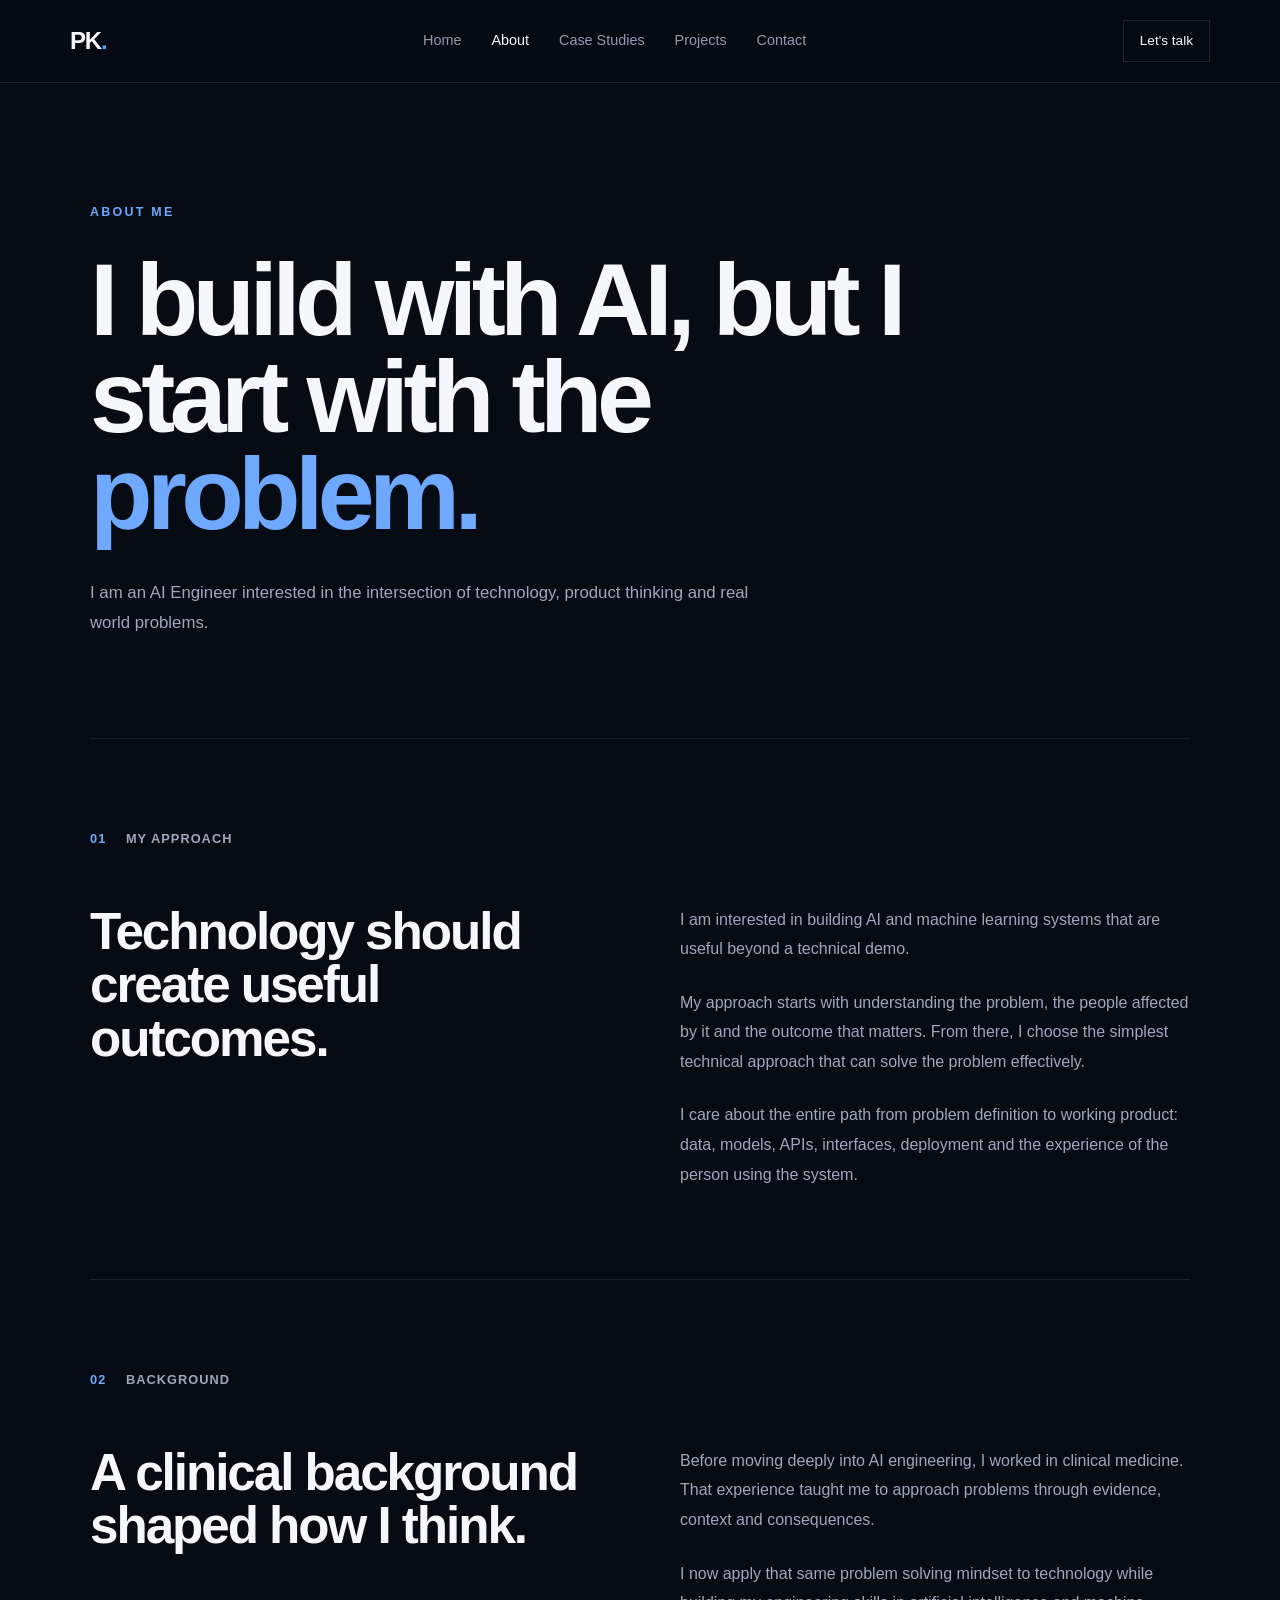
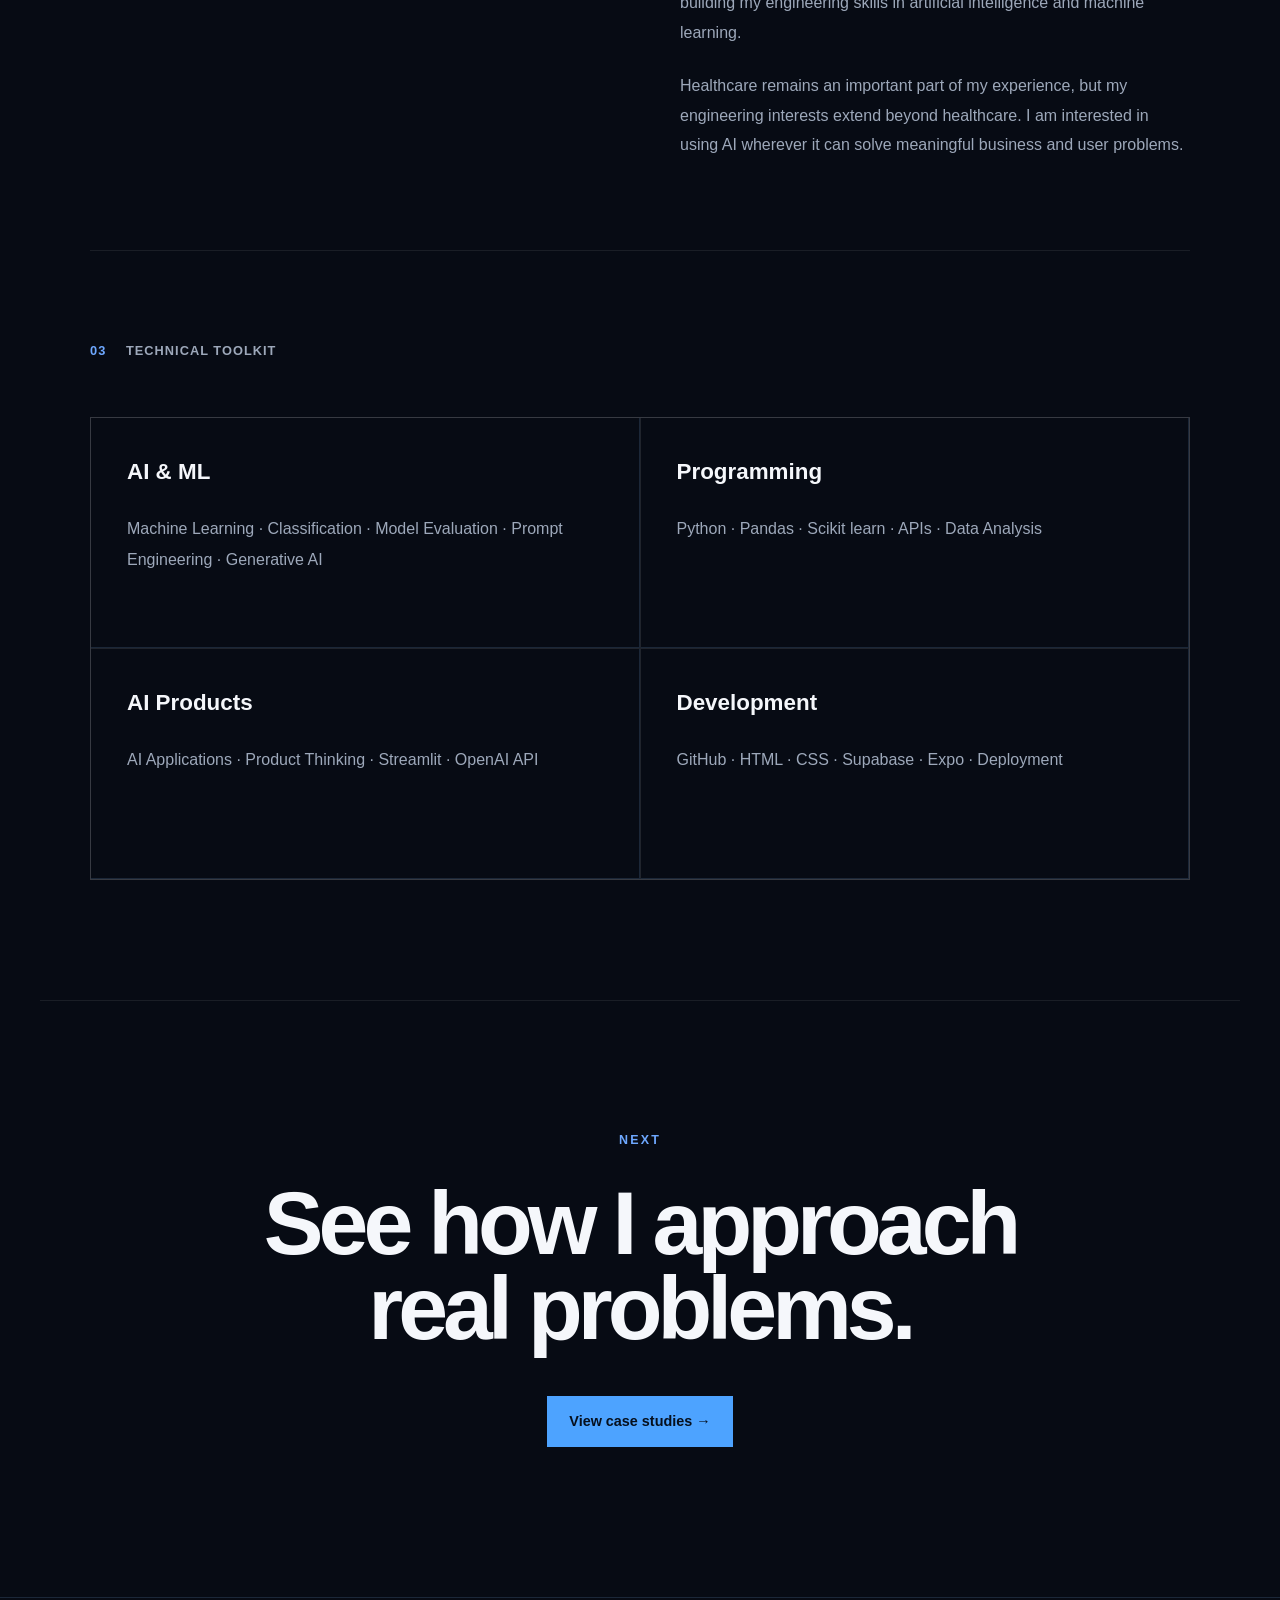
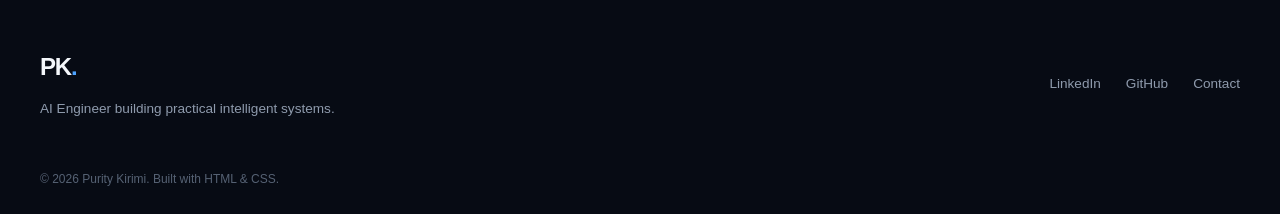
==== commit 686008ef: "Enhance about.html with meta tags Added meta tags for description, author, and Open Graph properties" ====
--- a/about.html
+++ b/about.html
@@ -1,6 +1,11 @@
 <!DOCTYPE html>
 <html lang="en">
 <head>
+    <meta name="description" content="About Purity Kirimi, an AI Product Engineer focused on AI, machine learning and practical intelligent products.">
+<meta name="author" content="Purity Kirimi">
+<meta property="og:title" content="About Purity Kirimi | AI Product Engineer">
+<meta property="og:description" content="Learn about Purity Kirimi's approach to AI engineering, product thinking and problem solving.">
+<meta property="og:type" content="website">
     <meta charset="UTF-8">
     <meta name="viewport" content="width=device-width, initial-scale=1.0">
     <title>About | Purity Kirimi</title>
--- a/about.css
+++ b/about.css
@@ -2,253 +2,240 @@
    ABOUT PAGE
 ========================================= */
 
-.about-page {
+body {
+    overflow-x: hidden;
+}
+
+main {
     width: 100%;
-    overflow: hidden;
-}
-
-
-/* =========================================
-   ABOUT HERO
-========================================= */
-
-.about-hero {
+}
+
+
+/* =========================================
+   HERO
+========================================= */
+
+.page-hero {
     width: min(1100px, calc(100% - 48px));
     margin: 0 auto;
     padding: 120px 0 100px;
-}
-
-.about-hero .eyebrow {
+    box-sizing: border-box;
+}
+
+.page-hero .eyebrow {
+    margin: 0 0 28px;
+
     color: #6ea8ff;
+
     font-size: 0.78rem;
     font-weight: 700;
     letter-spacing: 0.18em;
-    margin-bottom: 24px;
-}
-
-.about-hero h1 {
+}
+
+.page-hero h1 {
     max-width: 950px;
+
     margin: 0;
+
     color: #f5f7fb;
+
     font-size: clamp(3.5rem, 8vw, 7.5rem);
     line-height: 0.95;
     letter-spacing: -0.055em;
 }
 
-.about-hero h1 span {
-    display: block;
+.page-hero h1 span {
     color: #6ea8ff;
 }
 
-.about-hero p {
+.page-intro {
     max-width: 680px;
-    margin-top: 35px;
+
+    margin: 35px 0 0;
+
     color: #9da8ba;
+
     font-size: 1.05rem;
     line-height: 1.8;
 }
 
 
 /* =========================================
-   ABOUT CONTENT
-========================================= */
-
-.about-section {
+   CONTENT SECTIONS
+========================================= */
+
+.content-section {
     width: min(1100px, calc(100% - 48px));
     margin: 0 auto;
+
     padding: 90px 0;
+
     border-top: 1px solid rgba(255,255,255,0.08);
-}
-
-.about-section h2 {
-    margin: 0 0 35px;
+
+    box-sizing: border-box;
+}
+
+.section-label {
+    margin-bottom: 55px;
+
+    color: #9da8ba;
+
+    font-size: 0.8rem;
+    font-weight: 600;
+    letter-spacing: 0.08em;
+}
+
+.section-label span {
+    margin-right: 15px;
+
+    color: #6ea8ff;
+
+    font-weight: 700;
+}
+
+
+/* =========================================
+   TWO COLUMN SECTIONS
+========================================= */
+
+.two-column {
+    display: grid;
+
+    grid-template-columns:
+        minmax(0, 1fr)
+        minmax(0, 1fr);
+
+    gap: 80px;
+
+    width: 100%;
+}
+
+.two-column > div {
+    min-width: 0;
+}
+
+.two-column h2 {
+    max-width: 520px;
+
+    margin: 0;
+
     color: #f5f7fb;
-    font-size: clamp(2rem, 4vw, 3.5rem);
-    line-height: 1;
+
+    font-size: clamp(2rem, 4vw, 3.6rem);
+    line-height: 1.05;
+
     letter-spacing: -0.04em;
 }
 
-.about-section p {
-    max-width: 750px;
+.prose {
+    min-width: 0;
+}
+
+.prose p {
+    max-width: 620px;
+
+    margin: 0 0 24px;
+
     color: #9da8ba;
+
     font-size: 1rem;
-    line-height: 1.8;
-}
-
-
-/* =========================================
-   TWO COLUMN CONTENT
-========================================= */
-
-.about-grid {
-    display: grid;
-    grid-template-columns: repeat(2, minmax(0, 1fr));
-    gap: 20px;
-}
-
-
-/* =========================================
-   CARDS
-========================================= */
-
-.about-card {
-    padding: 38px;
-    min-height: 250px;
-    box-sizing: border-box;
-
-    border: 1px solid rgba(255,255,255,0.10);
-
-    background:
-        linear-gradient(
-            145deg,
-            rgba(255,255,255,0.045),
-            rgba(255,255,255,0.015)
-        );
-
-    transition:
-        transform 0.25s ease,
-        border-color 0.25s ease;
-}
-
-.about-card:hover {
-    transform: translateY(-4px);
-    border-color: rgba(110,168,255,0.45);
-}
-
-.about-card .number {
-    display: block;
-    margin-bottom: 45px;
-
-    color: #6ea8ff;
-    font-size: 0.75rem;
-    font-weight: 700;
-    letter-spacing: 0.15em;
-}
-
-.about-card h3 {
-    margin: 0 0 18px;
-
-    color: #ffffff;
-    font-size: 1.5rem;
-    line-height: 1.2;
-}
-
-.about-card p {
-    margin: 0;
-
-    color: #9da8ba;
-    font-size: 0.95rem;
-    line-height: 1.75;
-}
-
-
-/* =========================================
-   PRODUCTS / SKILLS
-========================================= */
-
-.products-section {
+    line-height: 1.85;
+
+    overflow-wrap: break-word;
+}
+
+.prose p:last-child {
+    margin-bottom: 0;
+}
+
+
+/* =========================================
+   SKILLS
+========================================= */
+
+.skills-section {
     width: min(1100px, calc(100% - 48px));
     margin: 0 auto;
+
     padding: 90px 0 120px;
+
     border-top: 1px solid rgba(255,255,255,0.08);
-}
-
-.products-section h2 {
-    margin: 0 0 45px;
+
+    box-sizing: border-box;
+}
+
+.skills-grid {
+    display: grid;
+
+    grid-template-columns:
+        repeat(2, minmax(0, 1fr));
+
+    gap: 1px;
+
+    border: 1px solid rgba(255,255,255,0.10);
+
+    background: rgba(255,255,255,0.10);
+}
+
+.skill-group {
+    min-width: 0;
+
+    min-height: 230px;
+
+    padding: 36px;
+
+    box-sizing: border-box;
+
+    background: #070b14;
+}
+
+.skill-group h3 {
+    margin: 0 0 25px;
 
     color: #f5f7fb;
-    font-size: clamp(2.5rem, 5vw, 4.5rem);
-    line-height: 1;
-    letter-spacing: -0.05em;
-}
-
-.products-grid {
-    display: grid;
-    grid-template-columns: repeat(2, minmax(0, 1fr));
-    gap: 20px;
-}
-
-.product-card {
-    padding: 42px;
-
-    min-height: 300px;
+
+    font-size: 1.4rem;
+}
+
+.skill-group p {
+    margin: 0;
+
+    color: #9da8ba;
+
+    font-size: 1rem;
+    line-height: 1.9;
+
+    overflow-wrap: break-word;
+}
+
+
+/* =========================================
+   FINAL CTA
+========================================= */
+
+.final-cta {
+    width: 100%;
+
+    padding: 130px 24px 150px;
 
     box-sizing: border-box;
 
-    border: 1px solid rgba(255,255,255,0.10);
-
-    background:
-        rgba(255,255,255,0.02);
-}
-
-.product-card h3 {
-    margin: 0 0 25px;
-
-    color: #ffffff;
-    font-size: 1.5rem;
-}
-
-.product-card p {
-    margin: 0;
-
-    color: #9da8ba;
-
-    font-size: 1rem;
-
-    line-height: 1.9;
-}
-
-
-/* =========================================
-   SKILLS / TAGS
-========================================= */
-
-.skills {
-    display: flex;
-    flex-wrap: wrap;
-    gap: 10px;
-}
-
-.skills span {
-    padding: 10px 14px;
-
-    border: 1px solid rgba(255,255,255,0.10);
-
-    color: #aeb8c8;
-
-    font-size: 0.82rem;
-}
-
-
-/* =========================================
-   NEXT SECTION
-========================================= */
-
-.about-next {
-    width: 100%;
-
-    padding: 130px 24px 150px;
-
-    box-sizing: border-box;
-
     border-top: 1px solid rgba(255,255,255,0.08);
 
     text-align: center;
 }
 
-.about-next .eyebrow {
-    margin-bottom: 30px;
+.final-cta .eyebrow {
+    margin: 0 0 30px;
 
     color: #6ea8ff;
 
     font-size: 0.78rem;
-
     font-weight: 700;
-
     letter-spacing: 0.18em;
 }
 
-.about-next h2 {
+.final-cta h2 {
     max-width: 850px;
 
     margin: 0 auto 45px;
@@ -256,37 +243,18 @@
     color: #f5f7fb;
 
     font-size: clamp(3rem, 7vw, 6rem);
-
     line-height: 0.95;
 
     letter-spacing: -0.055em;
 }
 
-.about-next a {
+.final-cta .button {
     display: inline-flex;
 
     align-items: center;
-
     justify-content: center;
 
-    padding: 16px 28px;
-
-    background: #6ea8ff;
-
-    color: #07101f;
-
     text-decoration: none;
-
-    font-weight: 700;
-
-    transition:
-        transform 0.2s ease,
-        opacity 0.2s ease;
-}
-
-.about-next a:hover {
-    transform: translateY(-3px);
-    opacity: 0.9;
 }
 
 
@@ -296,77 +264,156 @@
 
 @media (max-width: 760px) {
 
-    .about-hero {
+    /* HERO */
+
+    .page-hero {
         width: calc(100% - 40px);
+
         padding: 75px 0 70px;
     }
 
-    .about-hero h1 {
-        font-size: clamp(3rem, 14vw, 5rem);
-        line-height: 0.95;
-    }
-
-    .about-hero p {
+    .page-hero h1 {
+        max-width: 100%;
+
+        font-size: clamp(3rem, 13vw, 5rem);
+
+        line-height: 0.96;
+
+        letter-spacing: -0.045em;
+
+        overflow-wrap: normal;
+    }
+
+    .page-intro {
+        margin-top: 28px;
+
         font-size: 0.95rem;
-        line-height: 1.7;
-    }
-
-    .about-section {
+
+        line-height: 1.75;
+    }
+
+
+    /* CONTENT */
+
+    .content-section {
         width: calc(100% - 40px);
+
         padding: 65px 0;
     }
 
-    .about-section h2 {
-        font-size: 2.4rem;
-    }
-
-    .about-grid {
+    .section-label {
+        margin-bottom: 35px;
+    }
+
+
+    /* THIS FIXES YOUR BROKEN MOBILE LAYOUT */
+
+    .two-column {
         grid-template-columns: 1fr;
-    }
-
-    .about-card {
+
+        gap: 40px;
+    }
+
+    .two-column h2 {
+        max-width: 100%;
+
+        font-size: 2.35rem;
+
+        line-height: 1.05;
+    }
+
+    .prose {
+        width: 100%;
+    }
+
+    .prose p {
+        max-width: 100%;
+
+        font-size: 0.95rem;
+
+        line-height: 1.75;
+    }
+
+
+    /* SKILLS */
+
+    .skills-section {
+        width: calc(100% - 40px);
+
+        padding: 65px 0 85px;
+    }
+
+    .skills-grid {
+        grid-template-columns: 1fr;
+    }
+
+    .skill-group {
         min-height: auto;
+
         padding: 28px;
     }
 
-    .products-section {
-        width: calc(100% - 40px);
-        padding: 65px 0 85px;
-    }
-
-    .products-section h2 {
-        font-size: 2.8rem;
-    }
-
-    .products-grid {
-        grid-template-columns: 1fr;
-    }
-
-    .product-card {
-        min-height: auto;
-        padding: 28px;
-    }
-
-    .skills {
-        gap: 8px;
-    }
-
-    .skills span {
-        font-size: 0.78rem;
-        padding: 8px 11px;
-    }
-
-    .about-next {
+    .skill-group h3 {
+        margin-bottom: 18px;
+    }
+
+    .skill-group p {
+        font-size: 0.95rem;
+
+        line-height: 1.75;
+    }
+
+
+    /* FINAL CTA */
+
+    .final-cta {
         padding: 90px 20px 110px;
     }
 
-    .about-next h2 {
-        font-size: clamp(2.8rem, 13vw, 4.5rem);
-        line-height: 0.95;
-    }
-
-    .about-next a {
+    .final-cta h2 {
+        max-width: 100%;
+
+        font-size: clamp(2.8rem, 12vw, 4.5rem);
+
+        line-height: 0.96;
+    }
+
+    .final-cta .button {
         width: 100%;
+
         box-sizing: border-box;
     }
 }
+
+
+/* =========================================
+   SMALL PHONES
+========================================= */
+
+@media (max-width: 420px) {
+
+    .page-hero {
+        width: calc(100% - 32px);
+    }
+
+    .content-section {
+        width: calc(100% - 32px);
+    }
+
+    .skills-section {
+        width: calc(100% - 32px);
+    }
+
+    .page-hero h1 {
+        font-size: 3.1rem;
+    }
+
+    .two-column h2 {
+        font-size: 2.1rem;
+    }
+
+    .skill-group {
+        padding: 24px;
+    }
+
+}
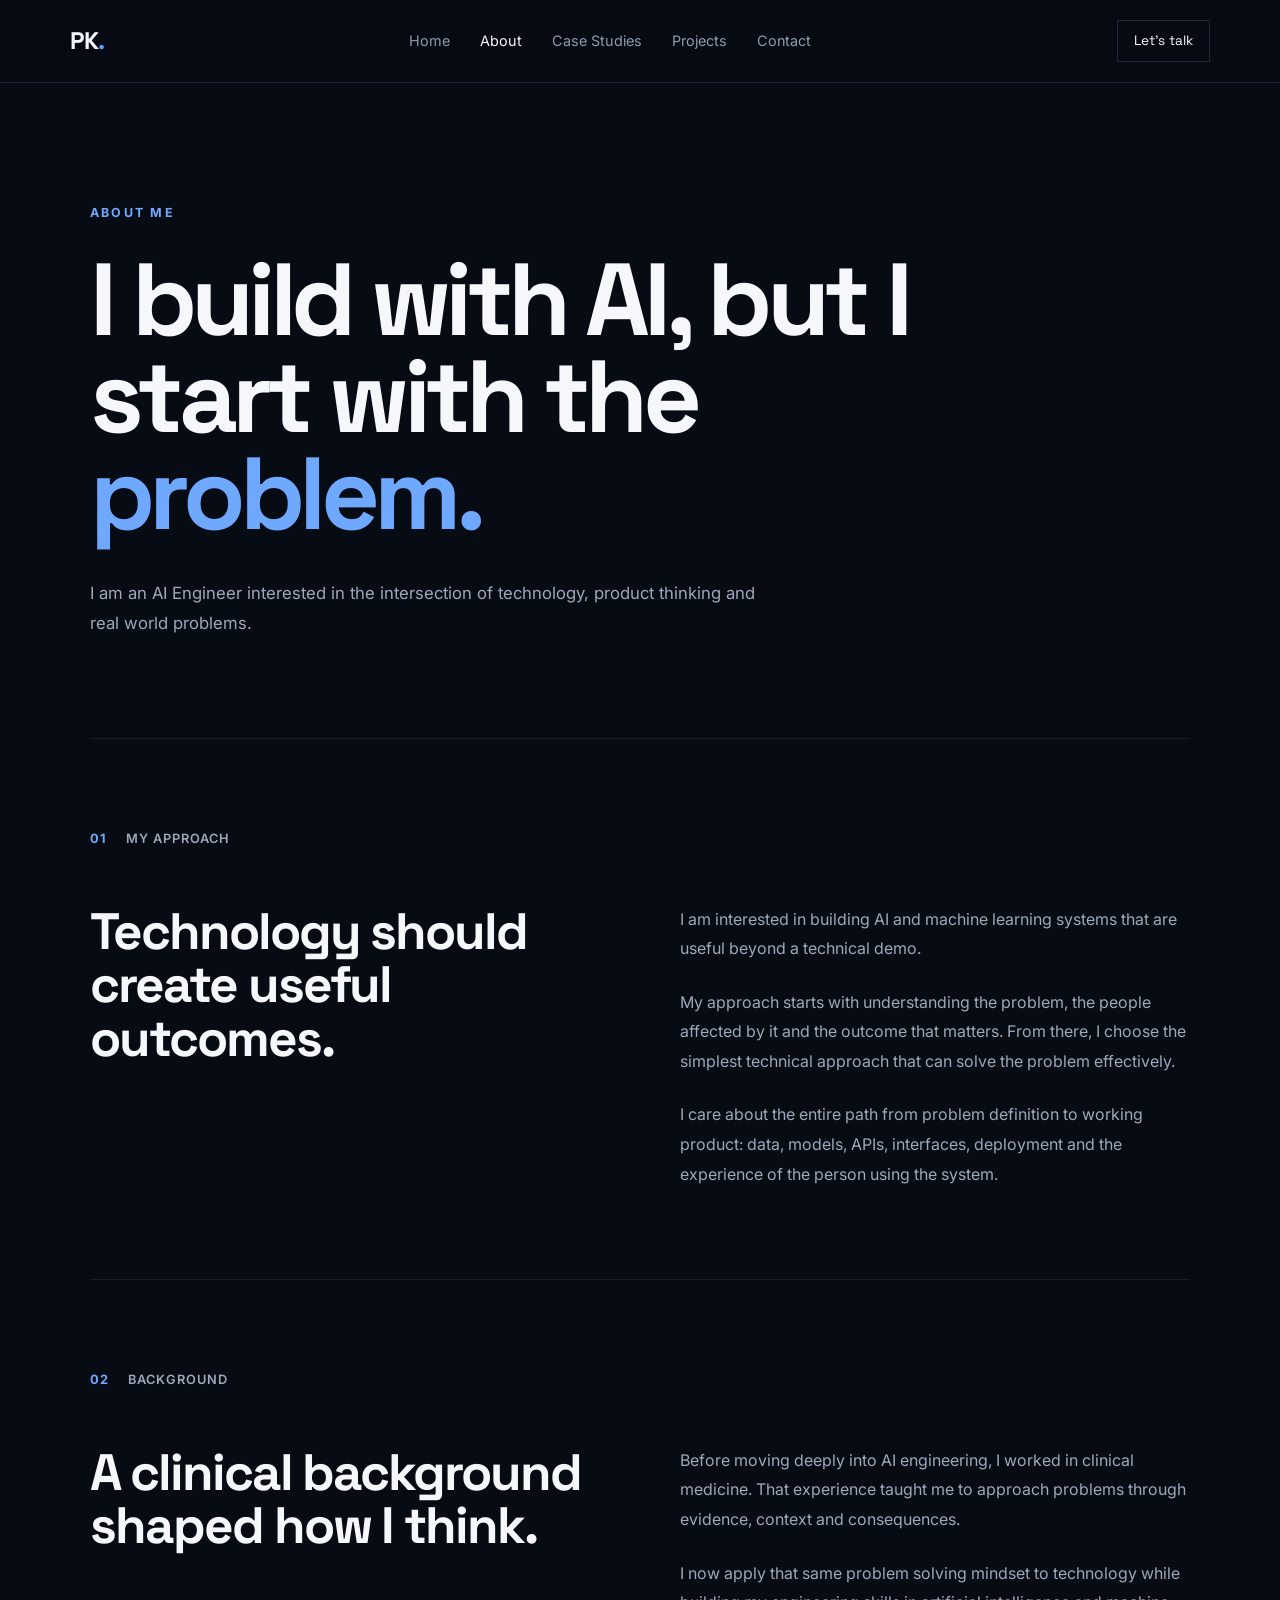
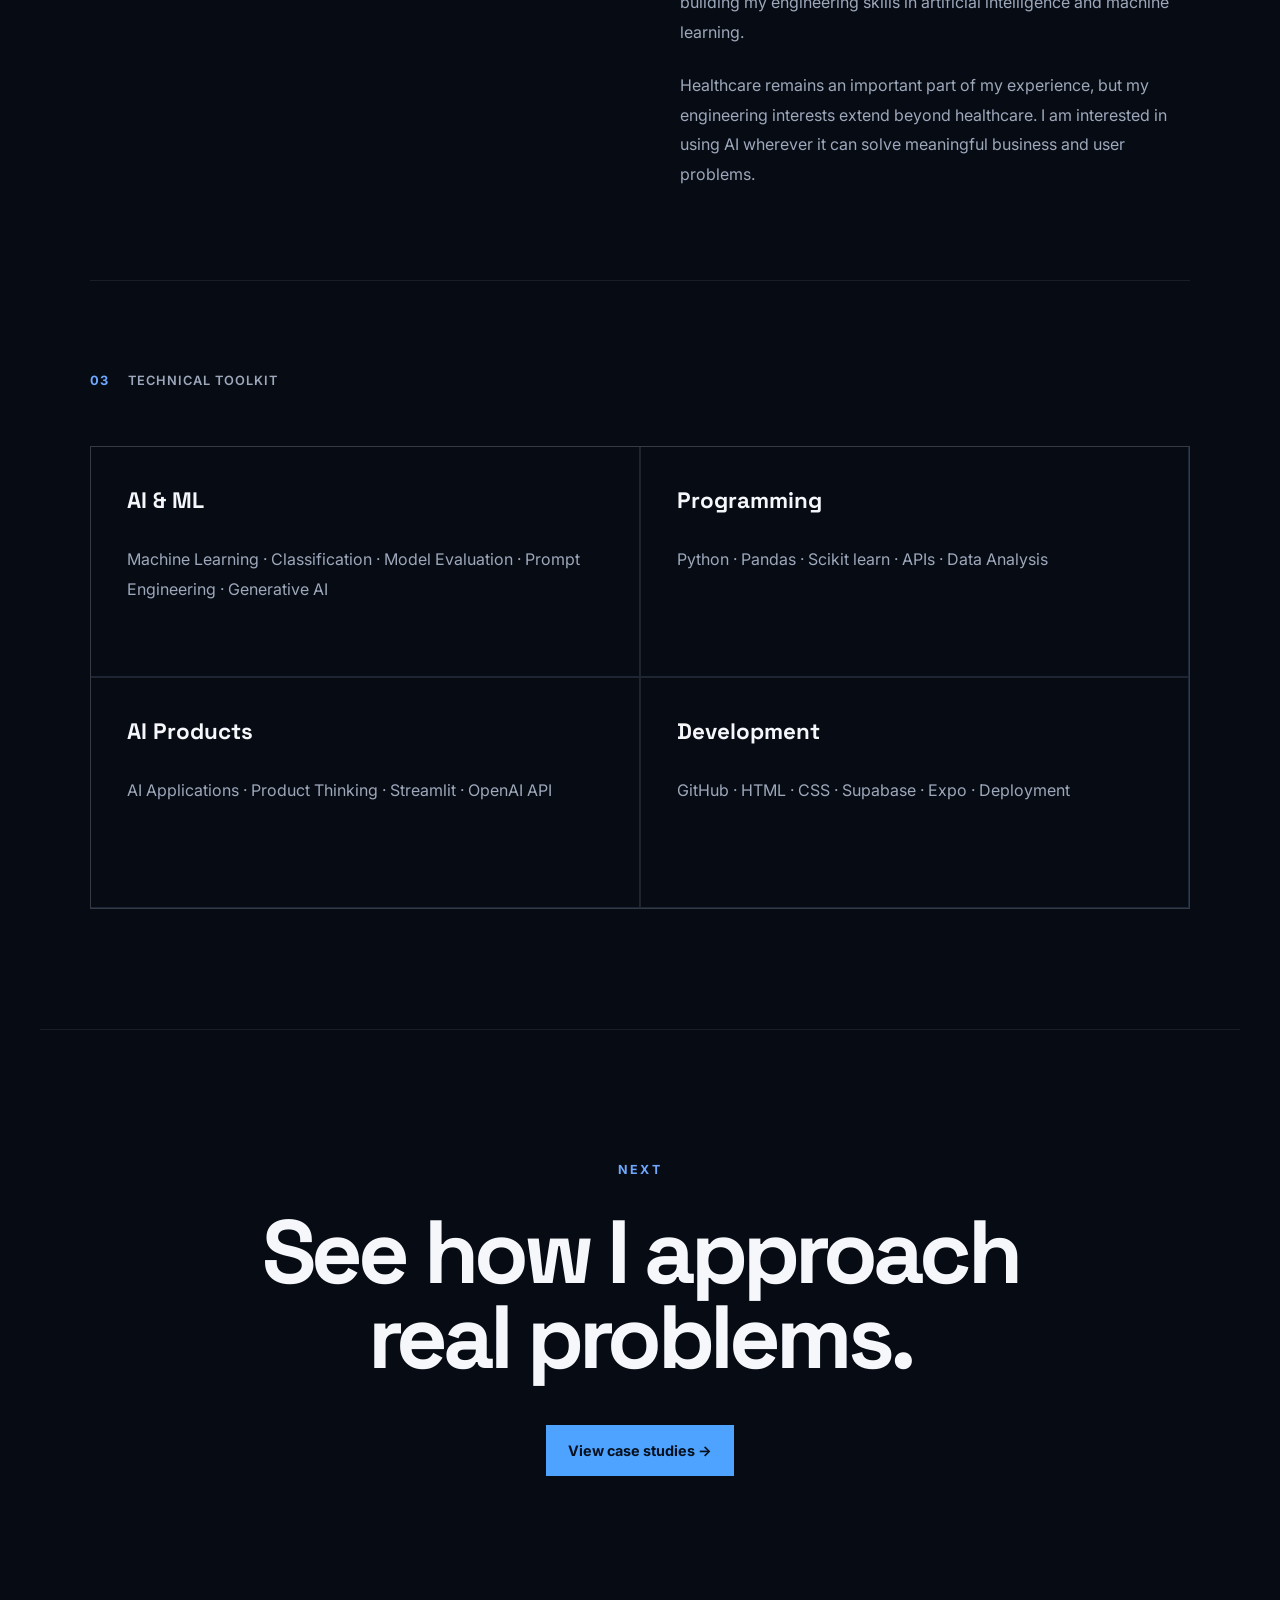
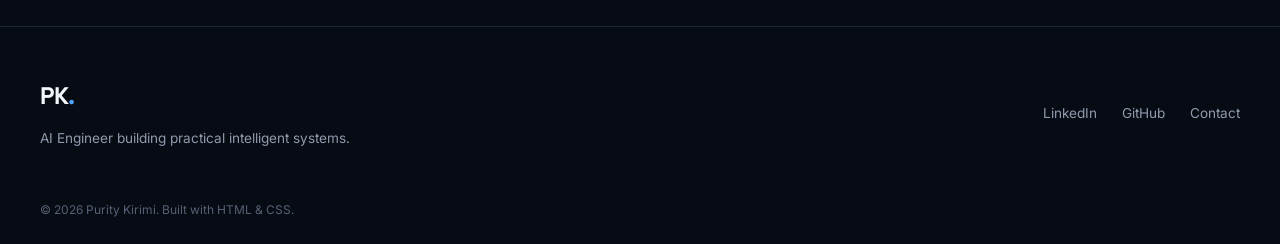
==== commit 6b5990f7: "Typography system, mobile nav, and consistent visuals across pages - Add Space Grotesk (headings) + " ====
--- a/about.html
+++ b/about.html
@@ -7,8 +7,20 @@
 <meta property="og:description" content="Learn about Purity Kirimi's approach to AI engineering, product thinking and problem solving.">
 <meta property="og:type" content="website">
     <meta charset="UTF-8">
+    <!-- Google Analytics -->
+<script async src="https://www.googletagmanager.com/gtag/js?id=G-0EHYHTBVKL"></script>
+<script>
+  window.dataLayer = window.dataLayer || [];
+  function gtag(){dataLayer.push(arguments);}
+  gtag('js', new Date());
+
+  gtag('config', 'G-0EHYHTBVKL');
+</script>
     <meta name="viewport" content="width=device-width, initial-scale=1.0">
     <title>About | Purity Kirimi</title>
+    <link rel="preconnect" href="https://fonts.googleapis.com">
+    <link rel="preconnect" href="https://fonts.gstatic.com" crossorigin>
+    <link href="https://fonts.googleapis.com/css2?family=Space+Grotesk:wght@500;600;700&family=Inter:wght@400;500;600&display=swap" rel="stylesheet">
     <link rel="stylesheet" href="style.css">
     <link rel="stylesheet" href="about.css">
 </head>
@@ -18,8 +30,11 @@
 <header class="site-header">
     <nav class="navbar">
         <a href="index.html" class="logo">PK<span>.</span></a>
-
-        <div class="nav-links">
+        <button class="nav-toggle" aria-label="Toggle menu" aria-expanded="false" aria-controls="nav-links">
+            <span></span>
+        </button>
+
+        <div class="nav-links" id="nav-links">
             <a href="index.html">Home</a>
             <a href="about.html" class="active">About</a>
             <a href="case-studies.html">Case Studies</a>
@@ -221,5 +236,6 @@
 
 </footer>
 
+<script src="main.js"></script>
 </body>
 </html>
--- a/style.css
+++ b/style.css
@@ -26,15 +26,41 @@
 }
 
 body {
-    font-family: Arial, Helvetica, sans-serif;
+    font-family: "Inter", Arial, Helvetica, sans-serif;
     background: var(--bg);
     color: var(--text);
     line-height: 1.6;
 }
 
+h1, h2, h3, h4,
+.logo, .hero-buttons .button, .nav-cta {
+    font-family: "Space Grotesk", "Inter", Arial, sans-serif;
+}
+
 a {
     color: inherit;
     text-decoration: none;
+}
+
+
+/* SKIP LINK */
+
+.skip-link {
+    position: absolute;
+    top: -60px;
+    left: 20px;
+    z-index: 200;
+    background: var(--blue);
+    color: var(--bg);
+    padding: 10px 18px;
+    font-weight: 700;
+    font-size: 0.85rem;
+    border-radius: 4px;
+    transition: top 0.2s ease;
+}
+
+.skip-link:focus {
+    top: 20px;
 }
 
 
@@ -93,6 +119,55 @@
 
 .nav-cta:hover {
     border-color: var(--blue);
+}
+
+.nav-toggle {
+    display: none;
+    width: 34px;
+    height: 34px;
+    border: none;
+    background: none;
+    cursor: pointer;
+    position: relative;
+}
+
+.nav-toggle span,
+.nav-toggle span::before,
+.nav-toggle span::after {
+    position: absolute;
+    left: 6px;
+    right: 6px;
+    height: 2px;
+    background: var(--text);
+    transition: transform 0.25s ease, opacity 0.2s ease, top 0.25s ease;
+}
+
+.nav-toggle span {
+    top: 16px;
+}
+
+.nav-toggle span::before {
+    content: "";
+    top: -8px;
+}
+
+.nav-toggle span::after {
+    content: "";
+    top: 8px;
+}
+
+.site-header.nav-open .nav-toggle span {
+    background: transparent;
+}
+
+.site-header.nav-open .nav-toggle span::before {
+    top: 0;
+    transform: rotate(45deg);
+}
+
+.site-header.nav-open .nav-toggle span::after {
+    top: 0;
+    transform: rotate(-45deg);
 }
 
 
@@ -260,6 +335,18 @@
     color: var(--muted);
 }
 
+.hero-bg-image {
+    position: absolute;
+    inset: -40px;
+    background-size: cover;
+    background-position: center;
+    opacity: 0.5;
+    filter: saturate(1.1);
+    z-index: 0;
+    mask-image: radial-gradient(circle at center, black 40%, transparent 75%);
+    -webkit-mask-image: radial-gradient(circle at center, black 40%, transparent 75%);
+}
+
 .orb {
     position: absolute;
     border-radius: 50%;
@@ -346,6 +433,8 @@
     display: flex;
     flex-direction: column;
     transition: 0.25s;
+    overflow: hidden;
+    position: relative;
 }
 
 .work-card:hover {
@@ -354,15 +443,45 @@
     transform: translateY(-4px);
 }
 
+.work-card:hover .work-thumb {
+    transform: scale(1.04);
+}
+
 .work-card.featured {
     grid-column: span 2;
     min-height: 350px;
 }
 
+.work-thumb {
+    position: absolute;
+    top: 0;
+    right: 0;
+    width: 55%;
+    height: 100%;
+    background-size: cover;
+    background-position: center;
+    opacity: 0.5;
+    transition: transform 0.4s ease, opacity 0.25s ease;
+    mask-image: linear-gradient(to left, black 35%, transparent 90%);
+    -webkit-mask-image: linear-gradient(to left, black 35%, transparent 90%);
+    pointer-events: none;
+}
+
+.work-card.featured .work-thumb {
+    width: 42%;
+}
+
 .work-number {
     color: var(--blue);
     font-family: "Courier New", monospace;
     margin-bottom: 60px;
+    position: relative;
+    z-index: 1;
+}
+
+.work-content {
+    position: relative;
+    z-index: 1;
 }
 
 .work-content {
@@ -535,29 +654,57 @@
     .capabilities-grid {
         grid-template-columns: 1fr 1fr;
     }
+
+    .capability {
+        min-height: 200px;
+        padding: 25px;
+    }
+
+    .capability h3 {
+        margin: 35px 0 12px;
+    }
 }
 
 
 @media (max-width: 650px) {
 
     .navbar {
-        flex-wrap: wrap;
-        gap: 20px;
-    }
-
-    .nav-links {
-        order: 3;
-        width: 100%;
-        justify-content: space-between;
-        gap: 10px;
-    }
-
-    .nav-links a {
-        font-size: 0.75rem;
+        padding: 16px 20px;
+        position: relative;
+    }
+
+    .nav-toggle {
+        display: block;
+        order: 2;
     }
 
     .nav-cta {
         display: none;
+    }
+
+    .nav-links {
+        position: absolute;
+        top: 100%;
+        left: 0;
+        right: 0;
+        flex-direction: column;
+        gap: 0;
+        background: var(--bg-light);
+        border-bottom: 1px solid var(--border);
+        max-height: 0;
+        overflow: hidden;
+        transition: max-height 0.3s ease;
+    }
+
+    .site-header.nav-open .nav-links {
+        max-height: 400px;
+    }
+
+    .nav-links a {
+        padding: 16px 20px;
+        border-top: 1px solid var(--border);
+        font-size: 0.95rem;
+        width: 100%;
     }
 
     .hero {
@@ -581,8 +728,28 @@
         grid-column: span 1;
     }
 
+    .work-thumb {
+        width: 100%;
+        opacity: 0.18;
+        mask-image: linear-gradient(to top, black 0%, transparent 65%);
+        -webkit-mask-image: linear-gradient(to top, black 0%, transparent 65%);
+    }
+
+    .work-card.featured .work-thumb {
+        width: 100%;
+    }
+
     .capabilities-grid {
         grid-template-columns: 1fr;
+    }
+
+    .capability {
+        min-height: auto;
+        padding: 22px;
+    }
+
+    .capability h3 {
+        margin: 25px 0 10px;
     }
 
     .section-heading {
@@ -773,7 +940,38 @@
     display: flex;
     flex-direction: column;
 
+    position: relative;
+    overflow: hidden;
+
     transition: 0.25s ease;
+}
+
+.project-thumb {
+    position: absolute;
+    top: 0;
+    right: 0;
+    width: 45%;
+    height: 100%;
+    background-size: cover;
+    background-position: center;
+    opacity: 0.45;
+    transition: transform 0.4s ease;
+    mask-image: linear-gradient(to left, black 30%, transparent 90%);
+    -webkit-mask-image: linear-gradient(to left, black 30%, transparent 90%);
+    pointer-events: none;
+}
+
+.project-card:hover .project-thumb {
+    transform: scale(1.04);
+}
+
+.project-top,
+.project-card h2,
+.project-card > p,
+.project-card .tags,
+.project-card .text-link {
+    position: relative;
+    z-index: 1;
 }
 
 .project-card:hover {
@@ -853,6 +1051,13 @@
     .project-card {
         min-height: 350px;
     }
+
+    .project-thumb {
+        width: 100%;
+        opacity: 0.16;
+        mask-image: linear-gradient(to top, black 0%, transparent 65%);
+        -webkit-mask-image: linear-gradient(to top, black 0%, transparent 65%);
+    }
 }
 
 @media (max-width: 500px) {
--- a/about.css
+++ b/about.css
@@ -16,12 +16,35 @@
 ========================================= */
 
 .page-hero {
+    position: relative;
     width: min(1100px, calc(100% - 48px));
     margin: 0 auto;
     padding: 120px 0 100px;
     box-sizing: border-box;
 }
 
+.page-hero::before {
+    content: "";
+    position: absolute;
+    top: -40px;
+    right: -5%;
+    width: 55%;
+    height: 420px;
+    background-image: url('https://d8j0ntlcm91z4.cloudfront.net/user_3E4Qc42rgJA22dBGSmIKr0z6BT1/hf_20260902_141253_c9a276c1-1107-4b8b-91e2-895a897d0ae5.png');
+    background-size: cover;
+    background-position: center;
+    opacity: 0.3;
+    z-index: 0;
+    mask-image: radial-gradient(circle at 70% 40%, black 0%, transparent 65%);
+    -webkit-mask-image: radial-gradient(circle at 70% 40%, black 0%, transparent 65%);
+    pointer-events: none;
+}
+
+.page-hero > * {
+    position: relative;
+    z-index: 1;
+}
+
 .page-hero .eyebrow {
     margin: 0 0 28px;
 
@@ -272,6 +295,12 @@
         padding: 75px 0 70px;
     }
 
+    .page-hero::before {
+        width: 75%;
+        height: 260px;
+        opacity: 0.18;
+    }
+
     .page-hero h1 {
         max-width: 100%;
 
